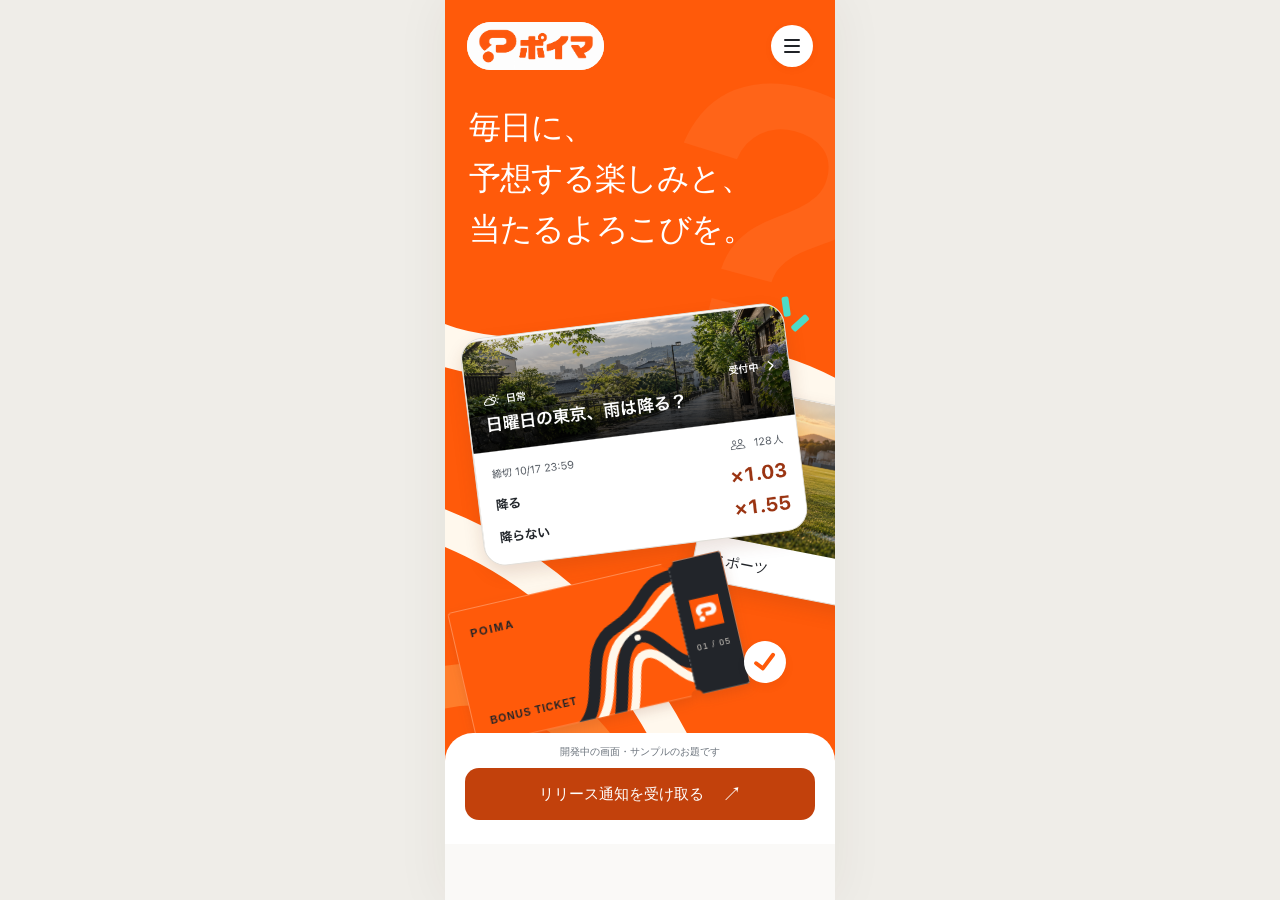
==== index.html @ cc82332d "Publish Poima mobile service-site preview" ====
<!doctype html>
<html lang="ja"><head><meta charset="utf-8"><meta name="viewport" content="width=device-width,initial-scale=1,viewport-fit=cover"><meta name="robots" content="noindex,nofollow"><meta name="description" content="毎日に、予想する楽しみと、当たるよろこびを。ポイマのモバイル版サービスサイト。"><title>ポイマ｜モバイル版サービスサイト</title><link rel="icon" href="assets/app-icon.png"><style>*{box-sizing:border-box}html,body{margin:0;width:100%;height:100%;overflow:hidden;background:#efede8}main{width:100%;max-width:430px;height:100dvh;margin:0 auto;background:#faf9f7;box-shadow:0 0 50px #392b1610}iframe{display:block;width:100%;height:100%;border:0;background:#faf9f7}@media(min-width:701px){main{max-width:390px}}</style></head><body><main><iframe src="mobile.html" title="ポイマのモバイル版サービスサイト"></iframe></main></body></html>
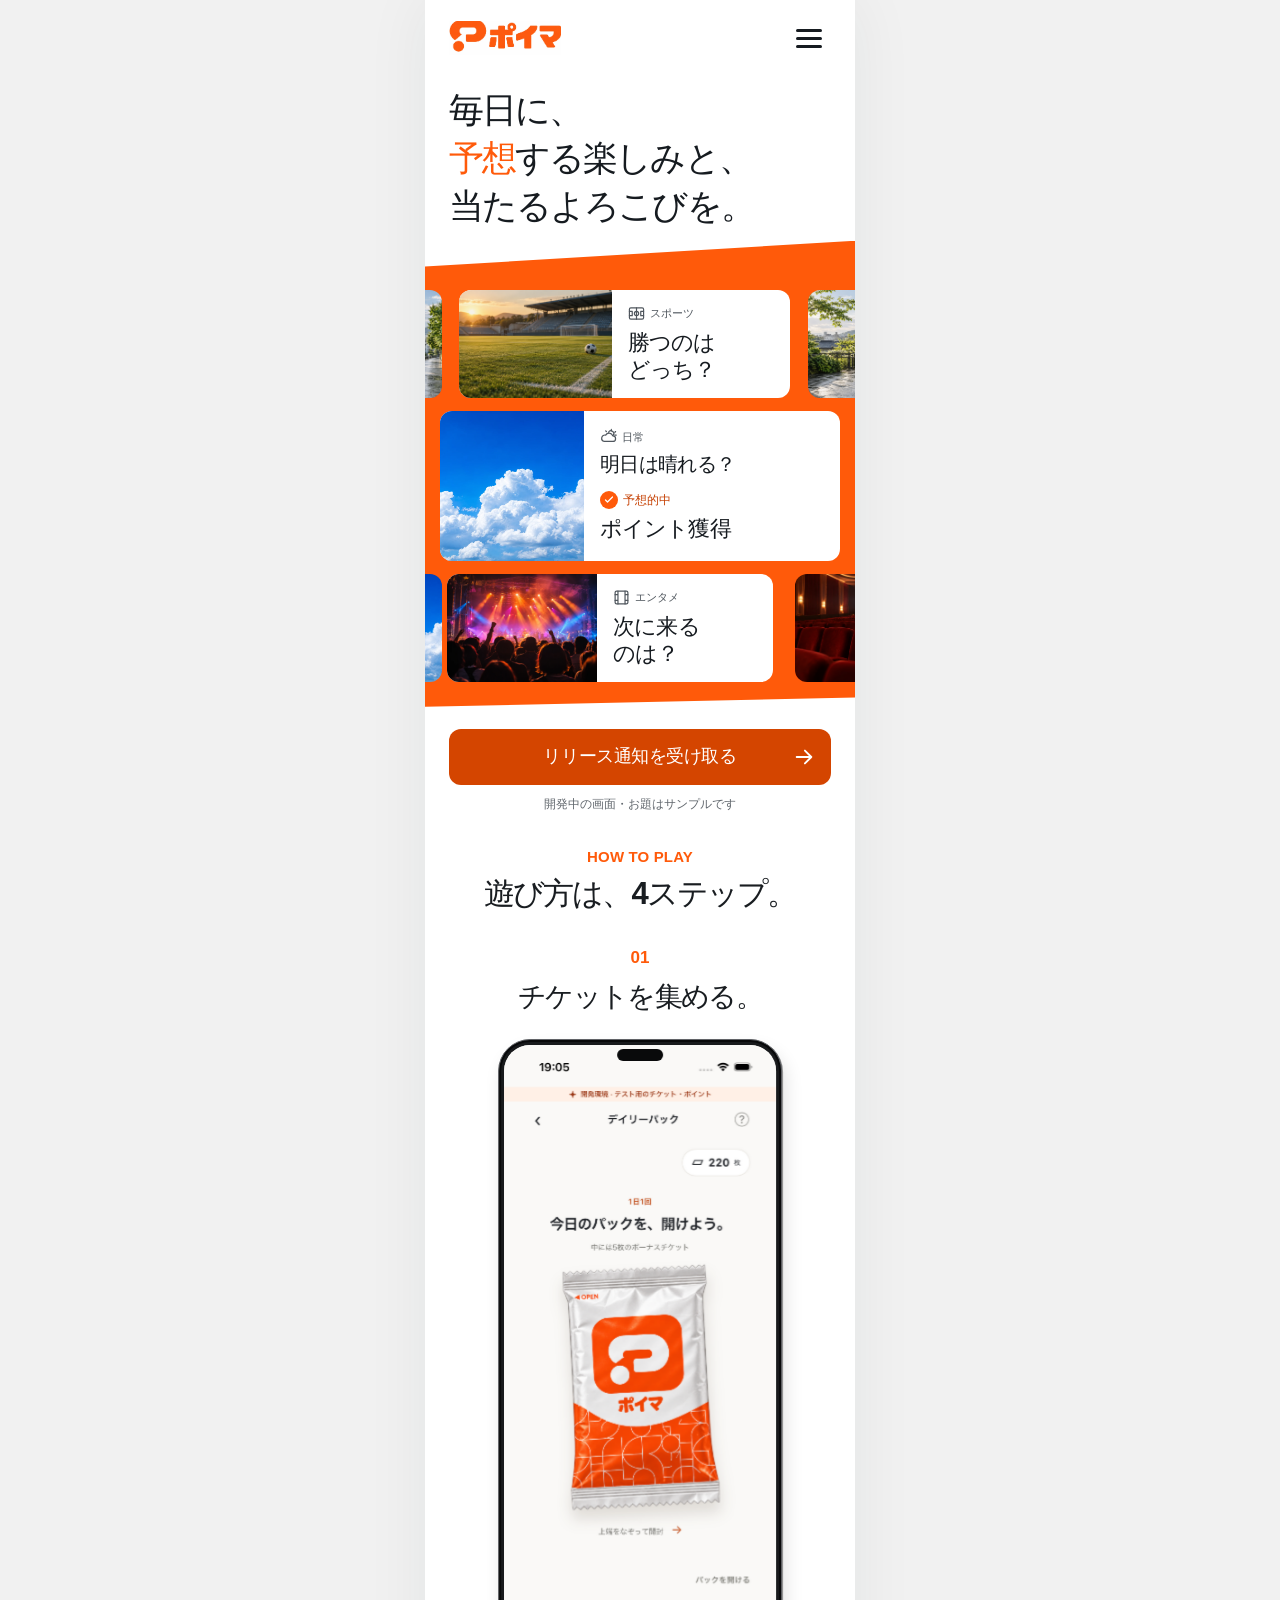
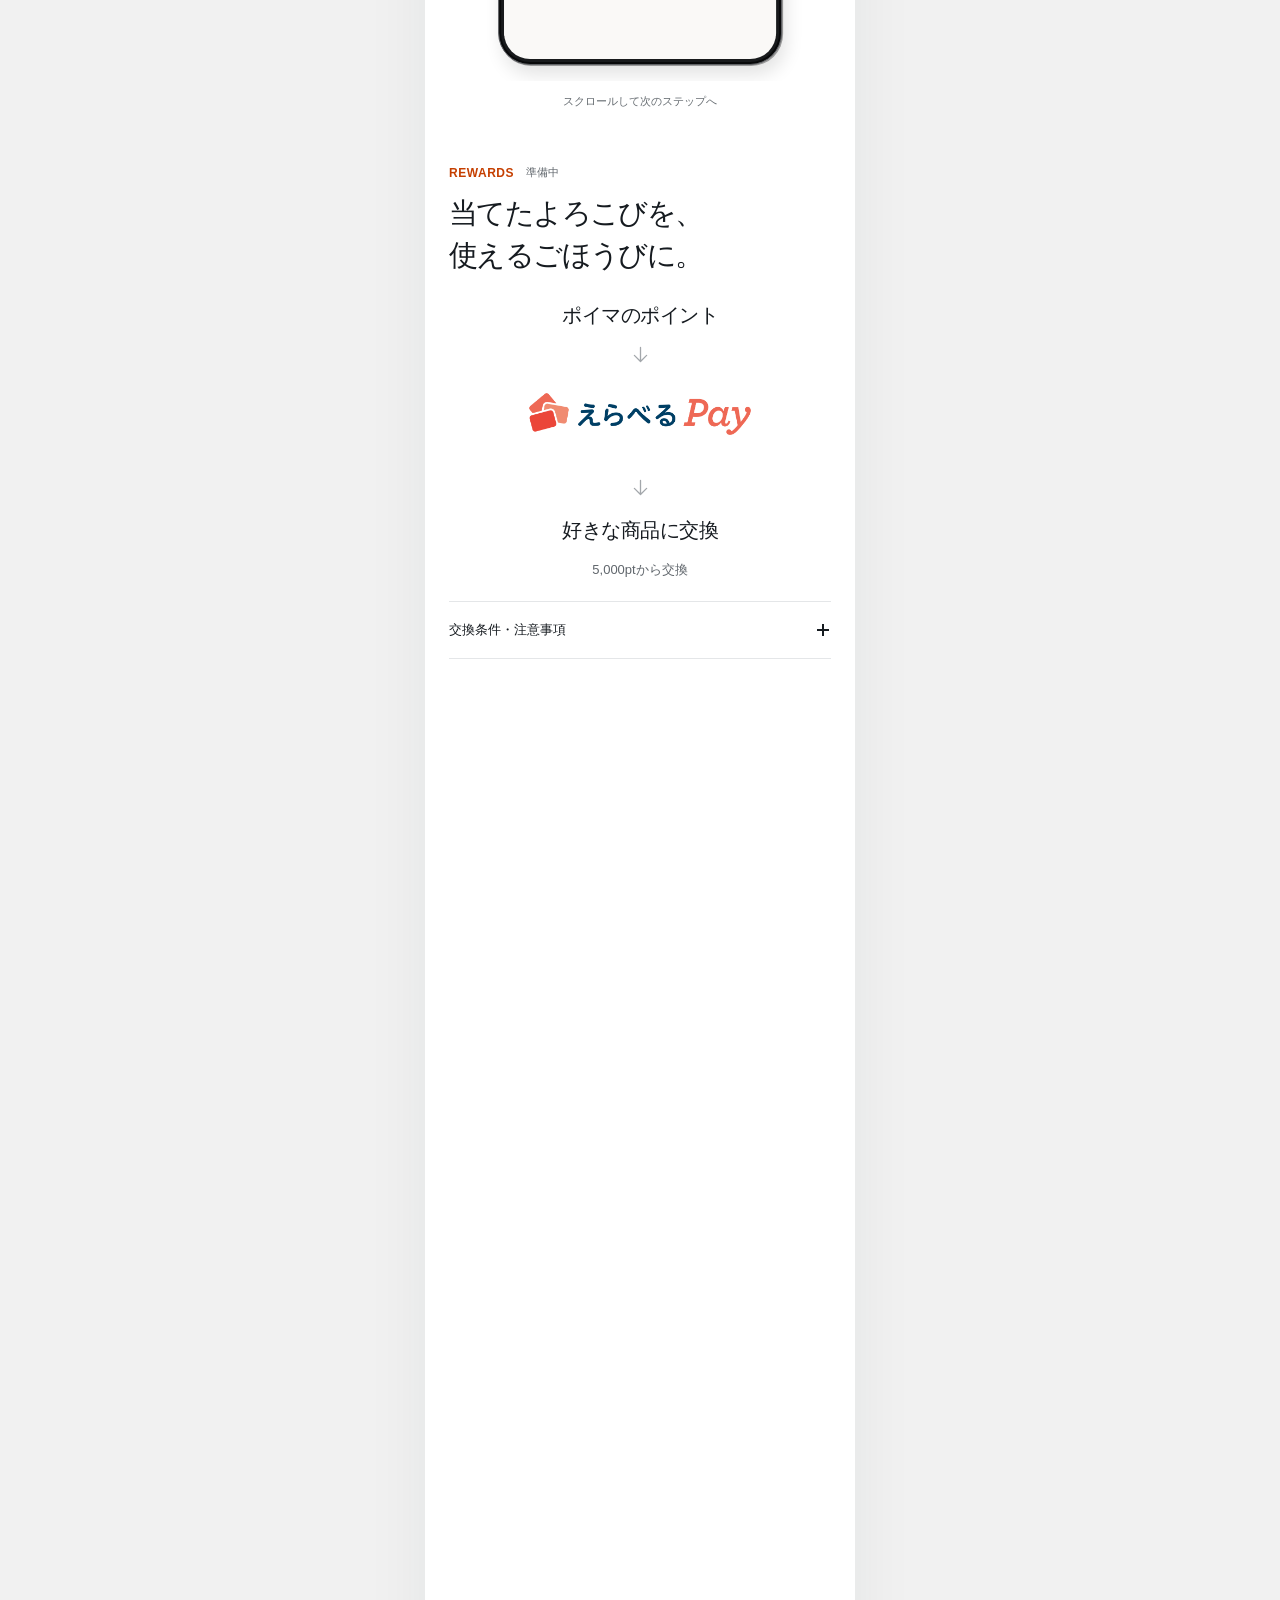
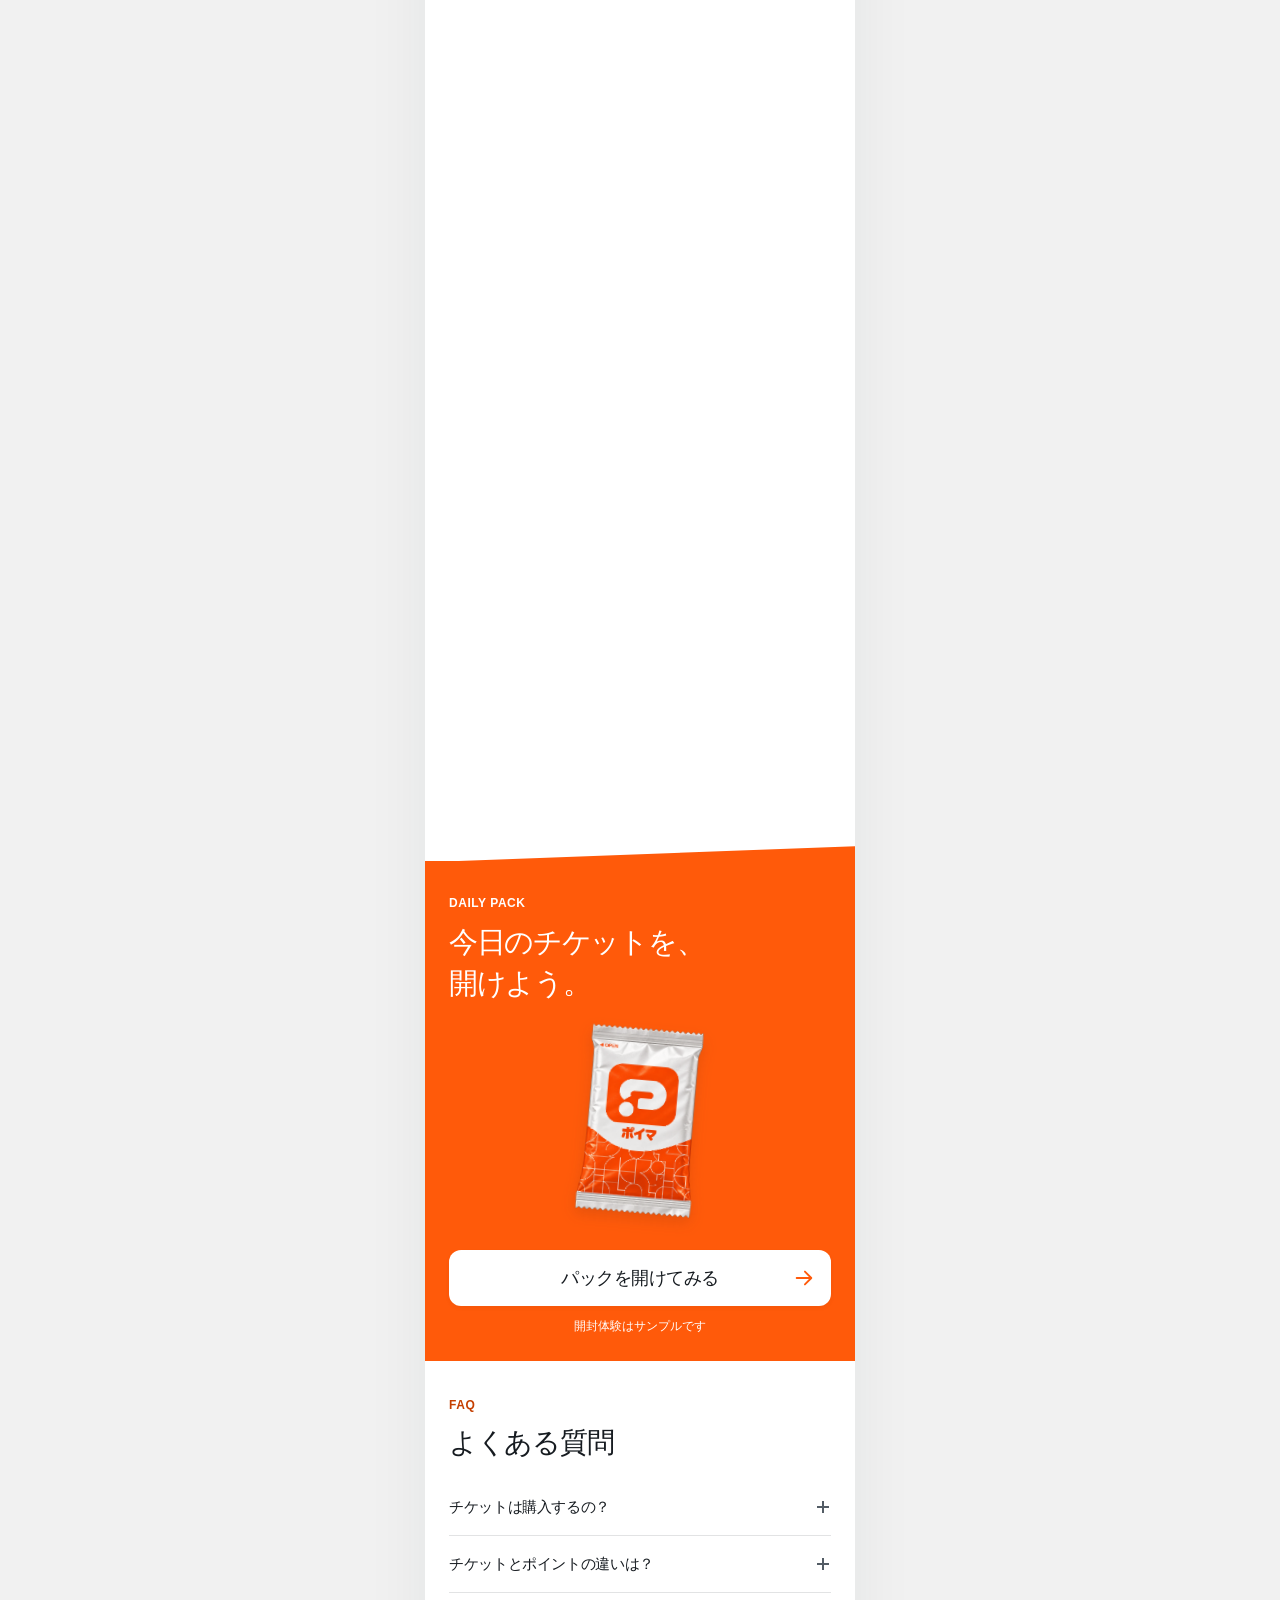
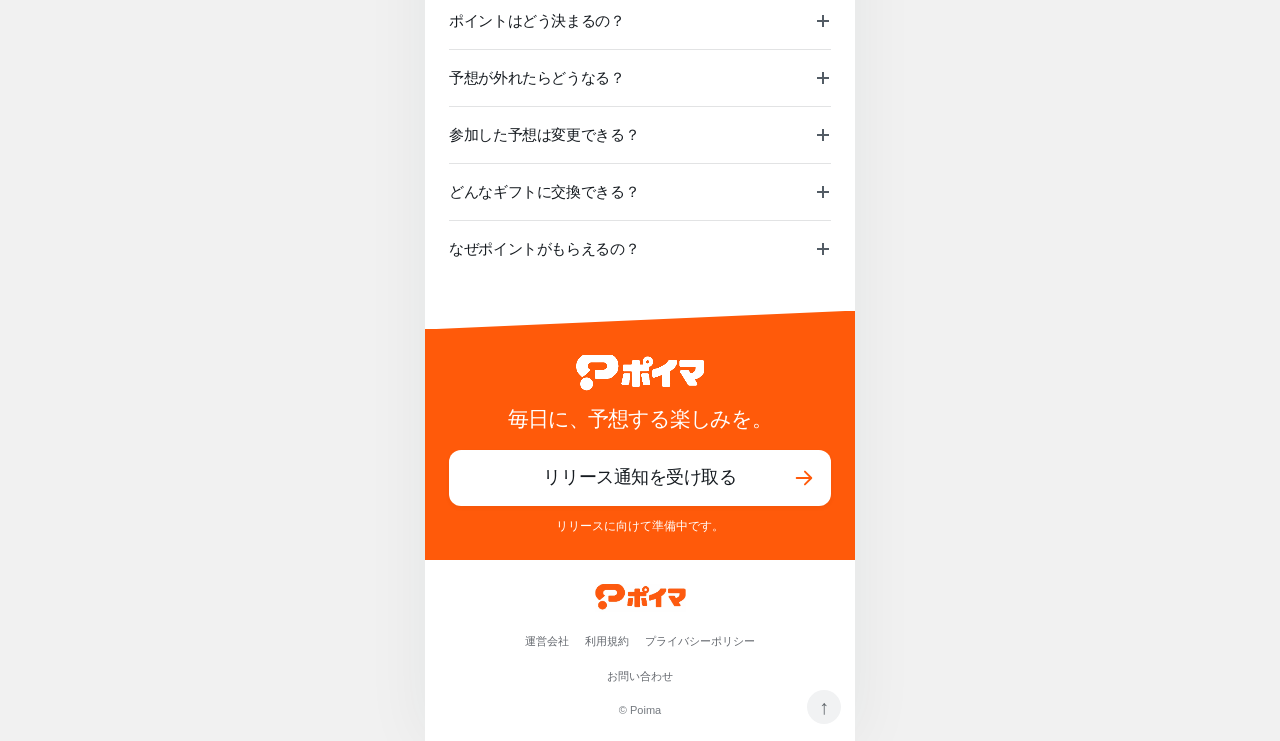
==== commit c532e466: "Publish updated mobile service site on poima.app" ====
--- a/index.html
+++ b/index.html
@@ -1,2 +1,113 @@
 <!doctype html>
-<html lang="ja"><head><meta charset="utf-8"><meta name="viewport" content="width=device-width,initial-scale=1,viewport-fit=cover"><meta name="robots" content="noindex,nofollow"><meta name="description" content="毎日に、予想する楽しみと、当たるよろこびを。ポイマのモバイル版サービスサイト。"><title>ポイマ｜モバイル版サービスサイト</title><link rel="icon" href="assets/app-icon.png"><style>*{box-sizing:border-box}html,body{margin:0;width:100%;height:100%;overflow:hidden;background:#efede8}main{width:100%;max-width:430px;height:100dvh;margin:0 auto;background:#faf9f7;box-shadow:0 0 50px #392b1610}iframe{display:block;width:100%;height:100%;border:0;background:#faf9f7}@media(min-width:701px){main{max-width:390px}}</style></head><body><main><iframe src="mobile.html" title="ポイマのモバイル版サービスサイト"></iframe></main></body></html>+<html lang="ja">
+<head><meta charset="utf-8"><meta name="viewport" content="width=device-width,initial-scale=1,viewport-fit=cover"><meta name="description" content="毎日に、予想する楽しみと、当たるよろこびを。予想が的中するとポイントが貯まるアプリ、ポイマ。"><meta name="robots" content="noindex,nofollow"><meta name="theme-color" content="#ff5a0a"><title>ポイマ｜毎日に、予想する楽しみと、当たるよろこびを。</title><link rel="icon" href="assets/app-icon.webp"><link rel="stylesheet" href="styles.css"><link rel="stylesheet" href="pack-experience.css"><link rel="stylesheet" href="howto.css"><link rel="stylesheet" href="motion.css"><link rel="stylesheet" href="rewards.css"><script src="site-config.js" defer></script><script src="script.js" defer></script><script src="pack-experience.js" defer></script><script src="howto.js" defer></script><script src="motion.js" defer></script><script src="rewards.js" defer></script></head>
+<body><a class="skip" href="#howto">本文へ</a><svg class="svg-defs" aria-hidden="true"><defs>
+<symbol id="i-arrow" viewBox="0 0 24 24"><path d="M4 12h15M13 5l7 7-7 7"/></symbol>
+<symbol id="i-check" viewBox="0 0 24 24"><path d="m5 12 4 4L19 6"/></symbol>
+<symbol id="i-sun" viewBox="0 0 24 24"><path d="M16 4V2m5 4 1-1M21 10h2M9 5 8 4"/><path d="M12 6a4 4 0 0 1 7 4"/><path d="M6 19h12a4 4 0 0 0 0-8 5.5 5.5 0 0 0-10-1A4.5 4.5 0 1 0 6 19Z"/></symbol>
+<symbol id="i-sport" viewBox="0 0 24 24"><rect x="2" y="4" width="20" height="16" rx="2"/><path d="M12 4v16M2 9h4v6H2m20-6h-4v6h4"/><circle cx="12" cy="12" r="3"/></symbol>
+<symbol id="i-film" viewBox="0 0 24 24"><rect x="3" y="3" width="18" height="18" rx="2"/><path d="M7 3v18M17 3v18M3 8h4m10 0h4M3 16h4m10 0h4"/></symbol>
+<symbol id="i-gift" viewBox="0 0 24 24"><path d="M4 11v10h16V11M12 7v14"/><rect x="2" y="7" width="20" height="4" rx="1"/><path d="M12 7C1 7 6-3 12 7Zm0 0C23 7 18-3 12 7Z"/></symbol>
+<symbol id="i-ticket" viewBox="0 0 24 24"><path d="M3 5h18v4a3 3 0 0 0 0 6v4H3v-4a3 3 0 0 0 0-6Z"/><path d="M16 6v2m0 3v2m0 3v2"/></symbol>
+<symbol id="i-bell" viewBox="0 0 24 24"><path d="M6 9a6 6 0 0 1 12 0c0 8 3 8 3 9H3c0-1 3-1 3-9Zm4 12h4"/></symbol>
+</defs></svg><svg width="0" height="0" aria-hidden="true"><defs><clipPath id="ticketCut" clipPathUnits="objectBoundingBox"><path d="M.012 0H.7835A.02135 .04375 0 0 0 .8262 0H.988Q1 0 1 .025V.975Q1 1 .988 1H.8262A.02135 .04375 0 0 0 .7835 1H.012Q0 1 0 .975V.025Q0 0 .012 0Z"/></clipPath></defs></svg>
+<div class="site-shell">
+<header class="site-header" id="top"><a href="#top" aria-label="ポイマ トップ"><span class="brand-mark "><img src="assets/logo.webp" alt="ポイマ" width="2172" height="724"></span></a><button class="menu-toggle" aria-label="メニューを開く" aria-controls="mobile-menu" aria-expanded="false"><span></span><span></span><span></span></button></header>
+<main>
+<section class="hero" aria-labelledby="hero-title"><h1 id="hero-title"><span>毎日に、</span><span><em>予想</em>する楽しみと、</span><span>当たるよろこびを。</span></h1>
+<div class="topic-montage" id="topics" aria-label="予想できるお題のサンプル">
+<div class="rail rail-sport"><div class="edge-tile edge-left" aria-hidden="true"><img src="assets/daily.webp" alt=""></div><article class="topic-card sport-card"><div class="topic-photo"><img src="assets/sports.webp" alt="" width="1200" height="900" fetchpriority="high"></div><div class="topic-content"><span class="category"><svg class="icon" aria-hidden="true"><use href="#i-sport"/></svg>スポーツ</span><h2>勝つのは<br>どっち？</h2></div></article><div class="edge-tile edge-right" aria-hidden="true"><img src="assets/daily.webp" alt=""></div></div>
+<div class="rail rail-weather"><article class="topic-card weather-card"><div class="topic-photo"><img src="assets/sky.webp" alt="" width="1200" height="900" fetchpriority="high"></div><div class="topic-content"><span class="category"><svg class="icon" aria-hidden="true"><use href="#i-sun"/></svg>日常</span><h2>明日は晴れる？</h2><span class="hit"><svg class="icon" aria-hidden="true"><use href="#i-check"/></svg>予想的中</span><div class="earned"><strong>ポイント獲得</strong></div></div></article></div>
+<div class="rail rail-entertainment"><div class="edge-tile edge-left" aria-hidden="true"><img src="assets/sky.webp" alt=""></div><article class="topic-card entertainment-card"><div class="topic-photo"><img src="assets/concert.webp" alt="" width="1200" height="900" fetchpriority="high"></div><div class="topic-content"><span class="category"><svg class="icon" aria-hidden="true"><use href="#i-film"/></svg>エンタメ</span><h2>次に来る<br>のは？</h2></div></article><div class="edge-tile edge-right" aria-hidden="true"><img src="assets/entertainment.webp" alt=""></div></div>
+</div><div class="hero-action"><button class="button primary" data-notify><span data-main-cta>リリース通知を受け取る</span><svg class="icon" aria-hidden="true"><use href="#i-arrow"/></svg></button><p class="caption">開発中の画面・お題はサンプルです</p></div></section>
+<section class="howto-story" id="howto" aria-labelledby="howto-title">
+  <div class="ht-stage">
+    <header class="ht-title"><p class="ht-eyebrow">HOW TO PLAY</p><h2 id="howto-title">遊び方は、4ステップ。</h2></header>
+    <div class="ht-motion" aria-hidden="true">
+      <div class="ht-viewport"><div class="ht-backdrop"></div><div class="ht-copy-layers"></div><div class="ht-device"><div class="ht-screens ht-screen-layers"></div></div></div>
+      <p class="ht-hint">スクロールして次のステップへ</p>
+    </div>
+  </div>
+  <ol class="ht-static">
+    <li class="ht-panel">
+      <div class="ht-copy"><span class="ht-number" aria-hidden="true">01</span><h3>チケットを<br>集める。</h3></div>
+      <div class="ht-device"><div class="ht-screens"><img src="assets/howto/01-pack.png" alt="デイリーパックの実画面" width="1206" height="2622" loading="lazy" decoding="async"></div></div>
+    </li>
+    <li class="ht-panel ht-light">
+      <div class="ht-copy"><span class="ht-number" aria-hidden="true">02</span><h3><span>お題を選んで、</span><br>予想。</h3></div>
+      <div class="ht-device"><div class="ht-screens"><img src="assets/howto/02-predict.png" alt="参加内容を確認する実画面" width="1206" height="2622" loading="lazy" decoding="async"></div></div>
+    </li>
+    <li class="ht-panel">
+      <div class="ht-copy"><span class="ht-number" aria-hidden="true">03</span><h3>当たったら、<br>ポイント。</h3></div>
+      <div class="ht-device"><div class="ht-screens"><img src="assets/howto/03-result.png" alt="予想的中後にポイントを受け取った実画面" width="1206" height="2622" loading="lazy" decoding="async"></div></div>
+    </li>
+    <li class="ht-panel ht-light">
+      <div class="ht-copy"><span class="ht-number" aria-hidden="true">04</span><h3>ポイントを、<br>報酬に。</h3></div>
+      <div class="ht-device"><div class="ht-screens"><img src="assets/howto/04-exchange-v2.png" alt="ポイマの5,000ptをえらべるPayの500ポイントへ交換する実アプリ画面" width="1206" height="2622" loading="lazy" decoding="async"></div></div>
+    </li>
+  </ol>
+</section>
+<section class="points-section section-pad" id="points" aria-labelledby="points-title">
+  <div class="container">
+    <div class="reward-heading"><span class="eyebrow">REWARDS</span><span class="reward-status" data-exchange-status>準備中</span></div>
+    <h2 id="points-title">当てたよろこびを、<br>使えるごほうびに。</h2>
+    <ol class="reward-flow" aria-label="ポイントから商品への交換の流れ">
+      <li><strong class="reward-label">ポイマのポイント</strong><svg class="icon reward-arrow" aria-hidden="true"><use href="#i-arrow"/></svg></li>
+      <li><img class="eraberu-logo" src="assets/eraberu-pay.png" alt="えらべるPay" width="2030" height="708" loading="lazy"><svg class="icon reward-arrow" aria-hidden="true"><use href="#i-arrow"/></svg></li>
+      <li><strong class="reward-choice">好きな商品に交換</strong></li>
+    </ol>
+    <p class="reward-minimum">5,000ptから交換</p>
+    <details class="reward-details" id="reward-details">
+      <summary>交換条件・注意事項<span class="plus" aria-hidden="true"></span></summary>
+      <div class="reward-details-body">
+        <p data-exchange-conditions>以下はサービス開始時に予定している交換条件です。</p>
+        <h3>ポイマのポイントを交換する</h3>
+        <ol class="reward-method"><li>アプリのマイページから「ポイント交換」を開き、交換するポイント数を選びます。</li><li>初回は電話番号を確認し、確定前にログイン中の方法で本人確認を行います。</li><li>受け取ったえらべるPayを開き、ラインナップから好きな商品を選びます。</li></ol>
+        <dl class="reward-terms">
+          <div><dt>交換レート</dt><dd>ポイマの10pt → えらべるPay 1ポイント</dd></div>
+          <div><dt>最低交換・単位</dt><dd>5,000ptから、1,000pt単位</dd></div>
+          <div><dt>手数料</dt><dd>無料（0pt）</dd></div>
+          <div><dt>交換上限</dt><dd>初回の1申請：10,000pt<br>1回・1日：50,000pt<br>暦月：300,000pt（日本時間）</dd></div>
+          <div><dt>ポイマのptの期限</dt><dd>最後の対象活動から180日。具体的な有効期限はアプリに表示します。</dd></div>
+          <div><dt>発行後の取り消し</dt><dd>発行済みのギフトは取り消せません。発行状況が不明な場合は、状況を確認するまで交換分のポイントを確保します。</dd></div>
+        </dl>
+        <h3>えらべるPayを使うとき</h3>
+        <p>ポイマのptと、えらべるPayのポイントは別のものです。商品ごとの交換レートは異なり、えらべるPayの1ポイントが必ず1円相当になるとは限りません。</p>
+        <p>えらべるPayの利用期限は、ポイマのptの期限とは別です。受取画面に表示された期限までに商品を選んでください。</p>
+        <h3>えらべるPayの注意事項</h3>
+        <p>以下の「ポイント」「チケット券面」は、えらべるPayのものです。ポイマのpt・予想チケットとは異なります。</p>
+        <ul class="reward-notices"><li>ラインナップの中から好きな商品と交換していただけます。</li>
+<li>ポイント数は受け取ったチケット券面をご確認ください。</li>
+<li>ラインナップおよび交換に必要なポイントは付与されたギフトにより異なり、変更になる場合がございます。</li>
+<li>ポイント交換レートは商品により異なります。記載された必要ポイント数をよくご確認の上、商品と交換してください。</li>
+<li>選択された商品によって、「giftee Boxシリーズ/えらべるPay」1ポイントにつき１円相当とならない場合がございます。また、交換レートを含む商品の内容は今後予告なく変更する場合がございます。</li>
+<li>ラインナップは随時変更となる場合がございます。</li>
+<li>ポイントの利用には期限がございます。ホーム画面に表示された期限までにお好きな商品と交換してください。</li>
+<li>期限終了後、ポイント残高は失効します。ポイントの払い戻しはお受けしておりません。</li>
+<li>ポイントの追加チャージはできません。</li>
+<li>商品交換後の商品の変更・キャンセルはできません。</li></ul>
+        <a class="reward-source" href="https://giftee.zendesk.com/hc/ja/articles/4407752633113" target="_blank" rel="noopener noreferrer">えらべるPayの公式案内（別タブ） ↗</a>
+      </div>
+    </details>
+  </div>
+</section>
+<section class="pack-section section-pad" id="daily" aria-labelledby="daily-title"><div class="container"><span class="eyebrow">DAILY PACK</span><h2 id="daily-title">今日のチケットを、<br>開けよう。</h2><div class="pack-visual"><button class="pack-preview-trigger" data-open-pack aria-label="パックを手前に出して開ける"><img src="assets/pack.webp" alt="ポイマのデイリーパック" width="987" height="1594" loading="lazy"></button></div><button class="button white" data-open-pack><span class="button-label">パックを開けてみる</span><svg class="icon" aria-hidden="true"><use href="#i-arrow"/></svg></button><p class="caption">開封体験はサンプルです</p></div></section>
+<section class="faq-section section-pad" id="faq" aria-labelledby="faq-title"><div class="container"><div class="section-head"><span class="eyebrow">FAQ</span><h2 id="faq-title">よくある質問</h2></div><div class="faq-list"><details><summary>チケットは購入するの？<span class="plus" aria-hidden="true"></span></summary><p>チケットを購入する仕組みはありません。デイリーパックや対象の広告・ミッションなどで獲得します。各案件の利用条件はアプリ内で確認できます。</p></details><details><summary>チケットとポイントの違いは？<span class="plus" aria-hidden="true"></span></summary><p>チケットは予想への参加に使い、ポイントはギフトへの交換に使います。チケット自体を現金やギフトへ交換することはできません。</p></details><details id="faq-points"><summary>ポイントはどう決まるの？<span class="plus" aria-hidden="true"></span></summary><p>お題に参加したチケット1枚につき、山分けする報酬が1pt増えます。的中した人へ、参加枚数に応じて分配します。受取目安は締切まで変わり、確定した報酬はポイント・チケット、または両方に分けて受け取れます。</p></details><details><summary>予想が外れたらどうなる？<span class="plus" aria-hidden="true"></span></summary><p>参加に使ったチケットは消費され、その予想によるポイントは付与されません。企画が不成立・中止になった場合は、参加に使ったチケットを返却する設計です。</p></details><details><summary>参加した予想は変更できる？<span class="plus" aria-hidden="true"></span></summary><p>参加後の回答変更・取り消しはできません。参加前にお題の条件と選んだ答えを確認してください。</p></details><details id="faq-rewards"><summary>どんなギフトに交換できる？<span class="plus" aria-hidden="true"></span></summary><p><span data-exchange-faq>えらべるPayへの交換に対応する予定です。</span>受け取ったギフトのラインナップから商品を選べます。商品や必要ポイント数はギフトにより異なり、変更になる場合があります。<a href="#points">交換の流れ・条件を見る</a></p></details><details id="faq-funding"><summary>なぜポイントがもらえるの？<span class="plus" aria-hidden="true"></span></summary><p>広告収益などの一部を報酬の原資にしています。デイリーパックなどの無料配布分は、ポイマの販促予算で用意します。予想が的中した人へ報酬を分配し、外れた場合の報酬は0ptです。</p></details></div></div></section>
+<section class="release-section" id="release" aria-labelledby="release-title"><div class="container"><span class="brand-mark brand-white"><img src="assets/logo.webp" alt="ポイマ" width="2172" height="724"></span><h2 id="release-title">毎日に、予想する楽しみを。</h2><button class="button white" data-notify><span data-main-cta>リリース通知を受け取る</span><svg class="icon" aria-hidden="true"><use href="#i-arrow"/></svg></button><p class="caption" id="release-status">リリースに向けて準備中です。</p></div></section>
+</main><footer><a class="footer-logo" href="#top" aria-label="ポイマ トップ"><span class="brand-mark "><img src="assets/logo.webp" alt="ポイマ" width="2172" height="724"></span></a><nav aria-label="運営情報"><button data-info="運営会社">運営会社</button><button data-info="利用規約">利用規約</button><button data-info="プライバシーポリシー">プライバシーポリシー</button><button data-info="お問い合わせ">お問い合わせ</button></nav><small>© Poima</small><a class="backtop" href="#top" aria-label="ページの先頭へ">↑</a></footer></div>
+<dialog id="mobile-menu" class="menu-dialog" aria-labelledby="menu-title"><div class="dialog-top"><span id="menu-title" class="eyebrow">MENU</span><button class="close-dialog" aria-label="メニューを閉じる">×</button></div><nav><a href="#topics">楽しめるお題<span>01</span></a><a href="#howto">遊び方<span>02</span></a><a href="#points">ポイントを報酬に<span>03</span></a><a href="#daily">デイリーパック<span>04</span></a><a href="#faq">よくある質問<span>05</span></a></nav><button class="button primary" data-notify><span data-main-cta>リリース通知を受け取る</span><svg class="icon" aria-hidden="true"><use href="#i-arrow"/></svg></button></dialog>
+<dialog id="pack-dialog" class="pack-dialog" aria-labelledby="pack-title" aria-describedby="pack-demo-note">
+<button class="pack-close close-dialog" aria-label="開封体験を閉じる">×</button>
+<p class="pack-corner-hint" aria-hidden="true">上端をスワイプして開ける</p>
+<div class="pack-heading"><span class="eyebrow" id="pack-count">TRY THE DAILY PACK</span><h2 id="pack-title">上端を、右になぞって。</h2></div>
+<div class="pack-experience-viewport"><div class="pack-experience-stage" data-phase="sealed">
+<div class="experience-bundle" hidden><div class="experience-stack" aria-hidden="true"></div><button class="experience-ticket" aria-label="1枚目のチケットをめくる"><span class="experience-turner"><span class="experience-back"></span><span class="experience-front" aria-hidden="true"></span></span></button></div>
+<div class="experience-pack"><button class="foil-pack" aria-label="パックをタップ、または上端を右にスワイプして開封。Enterでも開封できます"><img class="foil-body" src="assets/pack.webp" alt=""><span class="foil-seal"><img src="assets/pack.webp" alt=""></span><span class="foil-cut"></span><span class="foil-gesture" aria-hidden="true"><i></i>→</span></button></div>
+<div class="experience-complete" hidden><span class="complete-check" aria-hidden="true">✓</span><h3>めくる楽しみを、毎日に。</h3><p>アプリでの開封も、お楽しみに。</p></div>
+</div></div>
+<div class="pack-experience-footer"><p class="pack-instruction" id="pack-instruction" aria-live="polite">上の切り口を左から右へスワイプ →</p><button class="pack-action" id="pack-action">タップで開ける</button><small id="pack-demo-note">開封体験 · 結果はサンプルです。チケットの付与はありません。</small></div>
+</dialog>
+
+<template id="ticket-artwork"><span class="wordmark">POIMA</span><svg class="graphic" viewBox="110 0 155 160" aria-hidden="true"><path d="M118 170C163 150 140 77 187 61S223 12 278 16" fill="none" stroke="#22252a" stroke-width="14"/><path d="M137 173C180 145 158 88 203 70S244 33 279 27" fill="none" stroke="#fff8eb" stroke-width="10"/><path d="M171 164C185 125 185 85 211 78C235 72 245 126 278 121" fill="none" stroke="#22252a" stroke-width="14"/><path d="M183 173C204 133 196 100 217 99S252 146 281 142" fill="none" stroke="#fff8eb" stroke-width="10"/><circle cx="211" cy="78" r="5.5" fill="#fff8eb" stroke="#22252a" stroke-width="3.5"/></svg><span class="ticket-name">BONUS TICKET</span><span class="stub"><img src="assets/ticket-brand.webp" alt=""><small>01 / 05</small></span></template>
+<dialog id="notice-dialog" class="notice-dialog" aria-labelledby="notice-title"><div class="dialog-top"><span class="eyebrow">ポイマ</span><button class="close-dialog" aria-label="閉じる">×</button></div><h2 id="notice-title">リリース通知</h2><p id="notice-body"></p><button class="button primary close-dialog"><span class="button-label">ページに戻る</span><svg class="icon" aria-hidden="true"><use href="#i-arrow"/></svg></button></dialog>
+</body></html>
--- a/styles.css
+++ b/styles.css
@@ -0,0 +1,69 @@
+:root{--orange:#ff5a0a;--ink:#161b20;--muted:#63676c;--line:#e2e3e4;color:var(--ink);font-family:-apple-system,BlinkMacSystemFont,"Hiragino Sans","Noto Sans JP","Yu Gothic",sans-serif;font-synthesis:none;background:#f1f1f1;scroll-behavior:smooth}
+*{box-sizing:border-box}body{margin:0;-webkit-font-smoothing:antialiased}button,a,summary{-webkit-tap-highlight-color:transparent}button{font:inherit;color:inherit;cursor:pointer}a{color:inherit;text-decoration:none}button{border:0}button:focus-visible,a:focus-visible,summary:focus-visible{outline:3px solid #1563bc;outline-offset:5px}img{display:block;max-width:100%;height:auto}h1,h2,h3,h4,p{margin:0}h2,h3,h4{font-weight:700;letter-spacing:-.045em}h2{font-size:28px;line-height:1.4}p{font-size:15px;line-height:1.75}section[id],details[id]{scroll-margin-top:24px}.site-shell{max-width:430px;margin:0 auto;background:#fff;overflow:clip}.container{padding:0 24px}.section-pad{padding:42px 0}.svg-defs{position:absolute;width:0;height:0;overflow:hidden}.icon{display:inline-block;flex:none;width:24px;height:24px;fill:none;stroke:currentColor;stroke-width:1.8;stroke-linecap:round;stroke-linejoin:round;vertical-align:middle}.skip{position:fixed;left:12px;top:-70px;z-index:30;background:white;padding:12px;border-radius:8px}.skip:focus{top:12px}.brand-mark{position:relative;display:block;width:112px;height:34px;overflow:hidden;flex:none;isolation:isolate}.brand-mark img{position:absolute;max-width:none;width:169%;left:-34%;top:-49%;mix-blend-mode:multiply}.brand-white{isolation:auto}.brand-white img{filter:grayscale(1) invert(1) brightness(3) contrast(2);mix-blend-mode:screen}.site-header{display:flex;align-items:center;justify-content:space-between;padding:16px 24px 0}.menu-toggle{display:flex;flex-direction:column;justify-content:center;gap:5px;background:transparent;width:44px;height:44px;padding:9px}.menu-toggle span{height:3px;background:var(--ink);border-radius:3px;width:26px}.hero h1{font-size:clamp(27px,8.2vw,35px);font-weight:700;letter-spacing:-.055em;line-height:1.37;margin:26px 24px 36px}.hero h1 span{display:block;white-space:nowrap}.hero h1 em{font-style:normal;color:var(--orange)}
+/* Flat topic surfaces; the orange field and rail cropping provide the movement. */
+.topic-montage{position:relative;isolation:isolate;padding:24px 0 25px}.topic-montage:before{content:"";position:absolute;inset:-25px 0 0;z-index:-1;background:var(--orange);clip-path:polygon(0 5.5%,100% 0,100% 98%,0 100%)}.rail{position:relative;margin:0 0 13px}.rail:last-child{margin:0}.topic-card{display:grid;grid-template-columns:46% 54%;background:#fff;border-radius:12px;overflow:hidden;isolation:isolate}.topic-photo{overflow:hidden;align-self:stretch;min-width:0}.topic-photo img{height:100%;width:100%;object-fit:cover;object-position:center}.topic-content{padding:12px 16px;min-width:0;display:flex;flex-direction:column;justify-content:center}.category{display:flex;align-items:center;gap:5px;font-size:11px;font-weight:600;line-height:16px;color:#50575e}.category .icon{width:17px;height:17px;stroke-width:1.7}.topic-card h2{font-size:22px;line-height:1.24;letter-spacing:-.035em;margin-top:7px}.sport-card{width:77%;height:108px;margin-left:8%}.entertainment-card{width:76%;height:108px;margin-left:5%}.weather-card{width:calc(100% - 30px);margin:0 15px;min-height:150px;grid-template-columns:36% 64%;border-radius:12px}.weather-card .topic-content{padding:16px}.weather-card h2{font-size:20px;white-space:nowrap;margin:6px 0 13px;line-height:1.35;letter-spacing:-.035em}.hit{display:flex;align-items:center;gap:5px;color:#c53f00;font-size:12px;font-weight:700;line-height:18px}.hit .icon{width:18px;height:18px;padding:3px;background:var(--orange);color:#fff;border-radius:50%;stroke-width:2.6}.earned{display:flex;align-items:center;justify-content:flex-start;gap:8px;margin-top:6px}.earned strong{font-size:22px;line-height:28px;font-weight:700;white-space:nowrap;letter-spacing:-.04em}.pt{display:inline-grid;place-items:center;flex:none;width:26px;height:28px;border-radius:6px;background:var(--orange);color:#fff;font-size:18px;font-weight:700;line-height:1}.edge-tile{position:absolute;top:0;width:110px;height:108px;border-radius:12px;overflow:hidden;background:#a5d5ff}.edge-tile img{width:100%;height:100%;object-fit:cover}.edge-left{right:96%}.edge-right{left:89%}.rail-entertainment .edge-right{left:86%}.hero-action{padding:22px 24px 12px}.button{display:flex;align-items:center;justify-content:center;position:relative;width:100%;min-height:56px;padding:14px 42px;border-radius:12px;font-size:18px;font-weight:700;letter-spacing:-.025em;line-height:1.5;text-align:center;transition:transform .18s,box-shadow .18s}.button .icon{position:absolute;right:16px;top:50%;transform:translateY(-50%);width:22px;height:22px;stroke-width:2}.button.primary{background:var(--orange);color:white}.button.white{background:#fff;color:var(--ink);box-shadow:0 2px 4px #67280010}.button.white>.icon{color:var(--orange)}.button:hover{box-shadow:0 4px 12px #7a290a20}.button:active{transform:translateY(1px)}.caption{font-size:12px;color:#60666c;line-height:1.7;text-align:center}.hero-action .caption{margin-top:9px}.eyebrow{display:block;color:#c53f00;font-size:12px;font-weight:700;line-height:1.4;letter-spacing:.045em;margin-bottom:10px}.section-head{margin-bottom:28px}
+/* One shared left edge and one visual vocabulary across the four steps. */
+.howto{padding-top:44px;padding-bottom:52px}
+.howto .container:before{content:none}
+.howto .section-head{margin-bottom:30px}
+.steps{list-style:none;margin:0;padding:0;display:grid;gap:32px}
+.step{min-width:0}
+.step-top{display:block}
+.step-number{display:block;font-size:12px;font-weight:700;line-height:1.4;letter-spacing:.05em;color:#c53f00;font-variant-numeric:tabular-nums;margin-bottom:6px}
+.step h3{font-size:21px;line-height:1.45;letter-spacing:-.035em}
+.step>p{margin:6px 0 12px;color:#50575e;font-size:14px;line-height:1.75;text-wrap:pretty}
+.sample-ui{width:100%;border:1px solid #e4e7ea;border-radius:10px;background:#fff;padding:16px;box-shadow:none}
+.sample-label{display:block;font-size:11px;line-height:1.5;color:#626a72;margin-bottom:4px}
+.ticket-receipt{display:flex;align-items:center;gap:20px;min-height:128px}
+.receipt-pack{width:56px;height:90px;object-fit:contain;flex:none}
+.receipt-copy{min-width:0}
+.receipt-copy>strong{display:block;font-size:17px;line-height:1.5;letter-spacing:-.02em}
+.receipt-status{display:flex;align-items:center;gap:5px;font-size:12px;color:#616970;line-height:1.5;margin-top:8px}
+.receipt-status .icon{width:16px;height:16px;color:#c53f00;stroke-width:2}
+.question-head{display:flex;align-items:center;justify-content:space-between;gap:12px}
+.question-head>div{min-width:0}
+.question-head h4{font-size:18px;line-height:1.4;letter-spacing:-.03em}
+.question-head>img{width:54px;height:54px;object-fit:cover;border-radius:6px;flex:none}
+.demo-choices{display:grid;grid-template-columns:1fr 1fr;gap:8px;margin-top:16px}
+.demo-choices button{display:flex;align-items:center;justify-content:center;gap:7px;min-height:46px;border:1px solid #d6dce1;border-radius:7px;padding:10px 8px;background:#fff;font-size:14px;font-weight:600;white-space:nowrap;color:#333b42;transition:border-color .15s,background .15s}
+.choice-indicator{display:block;width:14px;height:14px;border:1px solid #aeb6bd;border-radius:50%;flex:none;background:#fff}
+.demo-choices button[aria-pressed=true]{border-color:#eb590f;background:#fff7f1;color:#a93600}
+.demo-choices button[aria-pressed=true] .choice-indicator{border-color:#d64800;box-shadow:inset 0 0 0 3px white;background:#d64800}
+.demo-choices button:focus-visible{outline-offset:2px}
+.prediction-comparison{display:grid;grid-template-columns:1fr 1fr;gap:12px;margin:16px 0}
+.prediction-comparison dt{font-size:11px;line-height:1.5;color:#69717a;margin-bottom:4px}
+.prediction-comparison dd{margin:0;font-size:15px;font-weight:600;line-height:1.5}
+.outcome-reward{display:flex;align-items:center;justify-content:space-between;gap:10px;padding:12px;background:#fff5ed;border-radius:6px;color:#a93600}
+.outcome-state{font-size:12px;line-height:1.5;font-weight:600}
+.outcome-reward strong{font-size:18px;letter-spacing:-.03em;line-height:1.5}
+.prediction-outcome[data-result=miss] .outcome-reward{background:#f2f4f5;color:#4f5861}
+.prediction-outcome[data-result=miss] .outcome-reward strong{font-size:16px}
+.demo-note{font-size:11px;line-height:1.8;color:#69717a;margin-top:18px}
+.pack-section{position:relative;color:white;background:var(--orange);padding-top:34px;padding-bottom:24px}.pack-section:before{content:"";position:absolute;left:0;right:0;top:-15px;height:16px;background:var(--orange);clip-path:polygon(0 100%,100% 0,100% 100%)}.pack-section .eyebrow{color:#fff}.pack-section h2{font-size:29px}.pack-visual{height:226px;margin:8px 0 13px;position:relative}.pack-preview-trigger{display:block;width:158px;height:226px;margin:auto;padding:0;background:none;transform:rotate(5deg)}.pack-preview-trigger img{height:100%;width:100%;object-fit:contain;filter:drop-shadow(0 6px 7px #69290f2b);transition:transform .25s}.pack-preview-trigger:hover img{transform:translateY(-4px) rotate(-2deg)}.pack-section .caption{color:white;margin-top:10px;font-size:12px}.points-section{padding-top:34px;padding-bottom:24px}.points-copy{margin-top:10px;font-size:14px}.point-flow{display:flex;align-items:center;justify-content:center;gap:20px;margin:23px 0 13px}.point-flow>.pt{width:48px;height:48px;font-size:31px;border-radius:10px}.point-flow>.icon{color:#7b838b;width:24px;height:24px;stroke-width:1.8}.gift-voucher{display:flex;align-items:center;gap:10px;border:1px solid #d8dde1;border-radius:8px;height:48px;padding:0 16px;font-size:22px;font-weight:700;letter-spacing:-.025em}.gift-voucher .icon{color:var(--orange);width:29px;height:29px;stroke-width:1.8}.mechanism{border:1px solid #dce0e3;border-radius:10px;margin-top:20px}.mechanism summary{min-height:52px;padding:14px 16px;font-size:13px;line-height:1.6}.mechanism>p{padding:0 14px 16px;font-size:13px;color:#50565d;line-height:1.9}.plus{display:block;width:16px;height:16px;position:relative;flex:none}.plus:before,.plus:after{content:"";position:absolute;left:2px;right:2px;top:7px;height:2px;background:currentColor}.plus:after{transform:rotate(90deg);transition:transform .18s}details[open]>summary .plus:after{transform:rotate(0)}summary{list-style:none;display:flex;align-items:center;justify-content:space-between;gap:12px;cursor:pointer;font-weight:700}summary::-webkit-details-marker{display:none}.faq-section{padding-top:36px;padding-bottom:52px}.faq-section .container:before{content:none}.faq-section .section-head{margin-bottom:16px}.faq-list details{border-bottom:1px solid var(--line)}.faq-list details:last-child{border:0}.faq-list summary{font-size:15px;min-height:56px;padding:16px 0;letter-spacing:-.025em;line-height:1.6}.faq-list .plus{color:#535c65}.faq-list details>p{padding:0 0 18px;color:#545b62;font-size:13px;line-height:1.9}
+.release-section{position:relative;background:var(--orange);color:#fff;padding:26px 0 24px}.release-section:before{content:"";position:absolute;left:0;right:0;top:-18px;height:19px;background:var(--orange);clip-path:polygon(0 100%,100% 0,100% 100%)}.release-section .brand-mark{margin:0 auto 10px;width:128px;height:39px}.release-section h2{font-size:21px;text-align:center;white-space:nowrap;margin-bottom:17px;letter-spacing:-.055em}.release-section .caption{color:#fff;margin-top:10px;font-size:12px}footer{position:relative;padding:24px 24px 23px;text-align:center}footer .brand-mark{margin:auto;width:91px;height:28px}footer nav{display:flex;justify-content:center;flex-wrap:wrap;gap:3px 16px;margin:13px auto 8px;max-width:285px}footer nav button{padding:7px 0;min-height:32px;background:none;color:#62666c;font-size:11px}footer small{font-size:11px;color:#73787e}.backtop{display:grid;place-items:center;position:absolute;right:14px;bottom:17px;width:34px;height:34px;border-radius:50%;background:#f1f2f3;color:#60666b;font-size:20px}
+dialog{border:0;max-width:calc(100vw - 32px);width:370px;max-height:calc(100dvh - 32px);padding:24px;border-radius:18px;color:var(--ink);box-shadow:0 14px 70px #14222b26;background:#fff}dialog::backdrop{background:#171e254d;backdrop-filter:blur(6px);-webkit-backdrop-filter:blur(6px)}.dialog-top{display:flex;align-items:center;justify-content:space-between;margin-bottom:20px}.dialog-top .eyebrow{margin:0}.close-dialog:not(.button){display:grid;place-items:center;background:#f4f4f4;border-radius:50%;width:44px;height:44px;font-size:25px;font-weight:400}.menu-dialog nav{display:flex;flex-direction:column;margin-bottom:24px}.menu-dialog nav a{display:flex;justify-content:space-between;align-items:center;border-bottom:1px solid var(--line);min-height:56px;font-size:16px;font-weight:700}.menu-dialog nav a span{font-size:12px;color:#cf4000}.menu-dialog .button{font-size:16px;padding-left:38px;padding-right:38px}.notice-dialog h2{font-size:24px}.notice-dialog p{font-size:14px;line-height:1.9;margin:16px 0 24px;white-space:pre-line}body:has(dialog[open]){overflow:hidden}
+/* Shared ticket faces for the retained pack interaction (328 x 160 logical pixels). */
+.wordmark{position:absolute;left:21px;top:22px;letter-spacing:.16em;font-size:13px;font-weight:700}.ticket-name{position:absolute;left:21px;bottom:19px;font-size:12px;font-weight:600;letter-spacing:.1em}.graphic{position:absolute;left:110px;top:0;width:155px;height:160px}.stub{position:absolute;top:0;bottom:0;right:0;width:64px;background:#22252a;border-left:1px dashed #ffffff55;display:flex;align-items:center;justify-content:center;flex-direction:column;gap:16px}.stub img{width:35px;height:35px;object-fit:contain}.stub small{font-size:10px;letter-spacing:.14em;color:#fff8ebcc}
+@media(max-width:360px){.container{padding:0 20px}.site-header{padding-left:20px;padding-right:20px}.hero h1{margin-left:20px;margin-right:20px}.weather-card .topic-content{padding-right:12px;padding-left:10px}.weather-card h2{font-size:17px}.earned strong{font-size:18px;letter-spacing:-.05em}.topic-card h2{font-size:20px}.weather-card h2{font-size:17px}.hit{font-size:11px}.pt{width:25px;height:28px;font-size:18px}.step h3{font-size:18px}.howto h2{font-size:25px}.button{font-size:16px;padding-left:38px;padding-right:38px}.question-head h4{font-size:17px}.demo-choices button{font-size:13px}.outcome-reward{padding:10px;gap:6px}.outcome-reward strong{font-size:16px}.outcome-state{font-size:11px}.release-section h2{font-size:18px}.gift-voucher{font-size:21px}.point-flow{gap:16px}.faq-list summary{font-size:14px}}
+@media(min-width:600px){.site-shell{box-shadow:0 0 60px #172a3710}}
+@media(prefers-reduced-motion:reduce){:root{scroll-behavior:auto}*,*:before,*:after{animation:none!important;transition:none!important;scroll-behavior:auto!important}}
+
+/* Final optical adjustments after 390px browser review. */
+body>svg{position:absolute;width:0;height:0;overflow:hidden}
+.skip:not(:focus){clip-path:inset(50%);width:1px;height:1px;overflow:hidden;padding:0}
+.sport-card .topic-photo img{object-position:85% center}
+
+.menu-dialog .button{font-size:17px}
+
+
+.button-label{display:block}
+
+/* The fourth step completes the same story without inventing an exchange partner or rate. */
+.exchange-flow{display:grid;grid-template-columns:1fr 24px 1fr;align-items:center;gap:12px;padding:8px 0 12px}
+.exchange-unit{display:flex;align-items:center;justify-content:center;gap:8px;min-width:0}
+.exchange-unit strong{font-size:16px;font-weight:600;line-height:1.5;white-space:nowrap}
+.exchange-point{font-size:22px;line-height:28px;font-weight:700;color:#c53f00}
+.exchange-unit .icon{width:26px;height:26px;color:#c53f00;stroke-width:1.6}
+.exchange-arrow{width:24px;height:24px;color:#6a737c;stroke-width:1.6}
+.exchange-example>p{font-size:11px;line-height:1.6;color:#69717a;text-align:center;margin:4px 0 0}
+@media(max-width:360px){.exchange-flow{gap:8px}.exchange-unit{gap:6px}.exchange-unit strong{font-size:14px}.exchange-point{font-size:20px}}
--- a/pack-experience.css
+++ b/pack-experience.css
@@ -0,0 +1,70 @@
+.pack-preview-trigger{position:absolute;inset:0;border:0;background:none;padding:0;cursor:pointer}
+.pack-preview-trigger:focus-visible{outline-offset:0;border-radius:40px}
+dialog.pack-dialog{width:min(460px,calc(100vw - 24px));max-width:none;max-height:calc(100dvh - 16px);margin:auto;padding:24px 12px 18px;background:transparent;box-shadow:none;border-radius:0;overflow:auto;color:#202328;text-align:center}
+.pack-dialog::backdrop{background:#faf8f1e8;backdrop-filter:blur(14px)}
+.pack-dialog .pack-close{position:absolute;right:14px;top:14px;width:42px;height:42px;background:#fff;z-index:10;box-shadow:0 3px 14px #3322190b}
+.pack-heading{padding:18px 32px 0;min-height:94px}
+.pack-heading .eyebrow{font-size:10px;margin:0 0 12px;letter-spacing:.15em}
+.pack-heading h2{font-size:24px;letter-spacing:-.04em;line-height:1.5}
+.pack-experience-viewport{position:relative;margin:0 auto;width:390px;height:540px}
+.pack-experience-stage{position:absolute;left:0;top:0;width:390px;height:540px;transform:scale(var(--experience-scale,1));transform-origin:top left;isolation:isolate}
+.experience-pack{position:absolute;left:0;top:32px;width:390px;height:452px;z-index:3;transform-origin:50% 50%}
+.foil-pack{display:block;position:relative;margin:auto;width:280px;height:452px;border:0;background:none;padding:0;transform:rotate(-3deg);filter:drop-shadow(0 18px 17px #49351f25);touch-action:none;cursor:grab;user-select:none;-webkit-user-select:none}
+.foil-pack:active{cursor:grabbing}
+.foil-pack img{position:absolute;inset:0;width:100%;height:100%;object-fit:contain;max-width:none;pointer-events:none;-webkit-user-drag:none}
+.foil-body{clip-path:inset(14.5% 0 0 0)}
+.foil-seal{position:absolute;inset:0;clip-path:inset(0 0 85.5% 0);transform-origin:88% 14.5%;z-index:2;pointer-events:none}
+.foil-cut{position:absolute;top:14.5%;left:10%;width:0;height:2px;background:#fff7cf;box-shadow:0 0 7px #fffaf0,0 1px 1px #a56a2a88;pointer-events:none}
+.foil-gesture{position:absolute;top:8%;left:5%;width:90%;height:38px;display:flex;align-items:center;justify-content:flex-end;color:#c2410c;font-size:25px;pointer-events:none}
+.foil-gesture i{position:absolute;left:0;top:16px;width:16px;height:16px;border:2px solid #c2410c;border-radius:50%;background:#fff9;box-shadow:0 0 0 5px #fff7;animation:swipe-cue 2.4s cubic-bezier(.4,0,.2,1) infinite}
+@keyframes swipe-cue{0%,15%{transform:translateX(0);opacity:0}25%{opacity:1}75%{opacity:1}90%,100%{transform:translateX(225px);opacity:0}}
+.pack-experience-stage:not([data-phase=sealed]) .foil-gesture{display:none}
+.experience-bundle{position:absolute;left:31px;top:205px;width:328px;height:210px;z-index:2;perspective:1000px;transform-origin:164px 80px}
+.experience-ticket{position:relative;display:block;width:328px;height:160px;border:0;padding:0;background:none;transform-style:preserve-3d;touch-action:none;filter:drop-shadow(0 12px 14px #33221925);text-align:left;color:#22252a}
+.experience-turner{position:absolute;inset:0;display:block;transform-style:preserve-3d}
+.experience-back,.experience-front{position:absolute;inset:0;width:328px;height:160px;backface-visibility:hidden;-webkit-backface-visibility:hidden;border-radius:4px;overflow:hidden;clip-path:url(#ticketCut)}
+.experience-back{background:#ff5a0a}
+.experience-front{background:#fffdf8;transform:rotateX(180deg);border:1px solid #e1dbd2;visibility:hidden}
+.experience-front .face-main{position:absolute;left:22px;top:20px;width:221px;height:120px;display:flex;justify-content:center;align-items:flex-start;flex-direction:column}
+.experience-front .result-label{font-size:27px;font-weight:750;letter-spacing:.08em;color:#c2410c}
+.experience-front .prize{display:flex;align-items:baseline;gap:5px;color:#c2410c;margin-top:5px;font-size:12px}
+.experience-front .prize b{font-size:38px;letter-spacing:-.035em;line-height:1.1}
+.experience-front .prize small{font-size:13px}
+.experience-front .miss{font-size:26px;font-weight:650;letter-spacing:.12em;color:#626760}
+.experience-front .miss-note{font-size:11px;color:#92948d;margin-top:14px}
+.experience-front .stub{background:#fff0e5;color:#c2410c;border-color:#cfb5a155}
+.experience-front .stub>span{font-size:31px}
+.experience-front .stub small{color:#9a5a36;font-size:9px}
+.experience-front.miss-face .stub{background:#edece7;color:#74786f}
+.experience-stack{position:absolute;inset:0;pointer-events:none}
+.experience-stack-layer{position:absolute;width:328px;height:160px;filter:drop-shadow(0 3px 3px #33221914)}
+.experience-stack-layer .experience-back{border:1px solid #fff8eb66}
+.pack-experience-footer{position:relative;z-index:5}
+.pack-instruction{font-size:12px;min-height:24px;line-height:1.7}
+.pack-action{border:0;border-bottom:1px solid #c2410c;color:#9a3412;background:transparent;min-height:42px;padding:8px 8px 5px;font-size:13px;font-weight:700;margin-top:6px}
+.pack-action:disabled{opacity:0;pointer-events:none}
+.pack-experience-footer>small{display:block;margin-top:17px;font-size:10px;line-height:1.7;color:#69717a}
+.experience-complete{position:absolute;inset:0;display:flex;flex-direction:column;align-items:center;justify-content:center;gap:22px}
+.complete-check{display:grid;place-items:center;width:88px;height:88px;border-radius:50%;background:#ff5a0a;color:#fff;font-size:48px;font-weight:700;transform:rotate(-8deg)}
+.experience-complete h3{font-size:23px;letter-spacing:-.04em}.experience-complete p{font-size:13px;color:#69717a}
+.pack-dialog [hidden]{display:none!important}
+body:has(#pack-dialog[open]){overflow:hidden}
+@media(max-width:700px){.pack-heading{padding-top:22px;min-height:90px}.pack-heading h2{font-size:21px}.pack-dialog .pack-close{right:12px;top:12px}.pack-experience-footer>small{font-size:9px}.pack-dialog{padding-top:12px;padding-bottom:12px}}
+@media(prefers-reduced-motion:reduce){.foil-gesture i{animation:none;opacity:1}}
+
+/* The page remains visible through the blur; only the physical pack is foregrounded. */
+dialog.pack-dialog{position:fixed;inset:0;width:100vw;height:100dvh;max-width:none;max-height:none;margin:0;padding:0;overflow:hidden;background:transparent}
+dialog.pack-dialog[open]{display:grid;place-items:center}
+.pack-dialog::backdrop{background:rgb(30 24 18 / 7%);backdrop-filter:blur(13px);-webkit-backdrop-filter:blur(13px)}
+.pack-dialog .pack-heading,.pack-dialog .pack-experience-footer,.pack-dialog .pack-close{position:absolute;width:1px;height:1px;padding:0;margin:-1px;overflow:hidden;clip-path:inset(50%);white-space:nowrap;border:0}
+.pack-dialog .pack-action,.pack-dialog .foil-gesture,.pack-dialog .experience-complete{display:none}
+.pack-dialog .pack-close:focus-visible{clip-path:none;width:42px;height:42px;margin:0;right:16px;top:16px;white-space:normal}
+.pack-experience-viewport{margin:0}
+.experience-pack{top:44px}
+body:has(#pack-dialog[open]) .pack-preview-trigger{opacity:0}
+.pack-corner-hint{position:absolute;right:max(24px,env(safe-area-inset-right));bottom:max(24px,env(safe-area-inset-bottom));margin:0;color:#606060;font-size:12px;font-weight:400;line-height:1.6;pointer-events:none}
+.pack-dialog:not([data-phase=sealed]):not([data-phase=resetting]) .pack-corner-hint{display:none}
+
+/* The redesigned page uses an in-flow pack thumbnail. */
+.pack-section .pack-preview-trigger{position:relative;inset:auto;padding:0;width:158px;height:226px;margin:auto}
+.pack-corner-hint{font-size:12px}
--- a/howto.css
+++ b/howto.css
@@ -0,0 +1,44 @@
+.howto-story{position:relative;container-type:inline-size;background:#fff;color:#191d21}
+.ht-stage{background:#fff;overflow:hidden}
+.ht-title{padding:22px 20px 12px;background:#fff;text-align:center}
+.ht-title .ht-eyebrow{font-family:Arial,sans-serif;color:var(--orange);font-size:15px;font-weight:800;letter-spacing:.01em;line-height:normal;margin:0 0 7px}
+.ht-title h2{font-size:clamp(25px,7.3cqw,31px);font-weight:800;letter-spacing:-.065em;line-height:1.4;margin:0}
+.ht-motion{display:none}
+.ht-viewport{position:relative;height:min(120cqw,calc(100svh - 320px));min-height:320px;max-height:500px;overflow:hidden;isolation:isolate;background:#fff}
+.ht-backdrop{position:absolute;inset:0;background:var(--orange);opacity:0;transition:opacity 460ms cubic-bezier(.22,1,.36,1)}
+.ht-stage.is-orange .ht-backdrop{opacity:1}
+.ht-copy{position:absolute;left:20px;right:20px;top:22px;z-index:2;text-align:center;pointer-events:none}
+.ht-number{display:block;font-family:Arial,sans-serif;font-size:17px;font-weight:800;line-height:1;margin-bottom:10px;color:var(--orange)}
+.ht-light .ht-copy,.ht-copy.ht-light{color:#fff}
+.ht-light .ht-number{color:#fff}
+.ht-copy h3{margin:0;font-size:clamp(22px,6.65cqw,28px);line-height:1.5;letter-spacing:-.06em;font-weight:800}
+.ht-copy h3 span{font-size:inherit;white-space:nowrap}
+.ht-copy h3 br{display:none}
+.ht-device{position:absolute;left:50%;top:112px;width:60%;max-width:258px;aspect-ratio:1206/2660;padding:5px;border:1px solid #606266;border-radius:32px;background:#181a1c;box-shadow:1px 1px 0 #999,inset 0 0 0 2px #08090a,4px 10px 18px #0000001c;transform:translateX(-50%);transform-origin:50% 0;overflow:hidden}
+.ht-screens{position:relative;overflow:hidden;width:100%;height:100%;border-radius:26px;background:#faf9f7}
+.ht-screens img{display:block;position:absolute;width:100%;height:auto;left:0;top:0}
+.ht-device:after{content:"";position:absolute;top:9px;left:calc(50% - 23px);width:46px;height:12px;border-radius:20px;background:#090a0b;z-index:3}
+.ht-hint{margin:0;padding:12px 20px 15px;font-size:10px;line-height:1.6;color:#777;background:#fff;text-align:center}
+.ht-static{list-style:none;margin:0;padding:0}
+.ht-panel{position:relative;height:120cqw;min-height:390px;max-height:500px;overflow:hidden;isolation:isolate;background:#fff}
+.ht-panel.ht-light{background:var(--orange)}
+/* The semantic list remains available to assistive technology during animation. */
+.howto-story.is-animated{height:auto}
+.is-animated .ht-stage{position:relative;height:100svh;height:100dvh;display:flex;flex-direction:column}
+.is-animated .ht-title{flex:none;padding-top:max(22px,env(safe-area-inset-top))}
+.ht-scroll-track:not(.is-enabled),.ht-scroll-track:not(.is-enabled)>.ht-scroll-content{display:contents}
+.ht-scroll-track.is-enabled{position:relative;height:calc(var(--ht-content-height,1200px) + var(--ht-travel,1600px))}
+.ht-scroll-track.is-enabled>.ht-scroll-content{position:sticky;top:0;display:flow-root}
+.is-animated .ht-motion{display:flex;flex:1;min-height:0;flex-direction:column}
+.is-animated .ht-viewport{flex:1;height:auto;min-height:0;max-height:none}
+.is-animated .ht-motion .ht-device{height:calc(100% - 128px);width:auto;max-width:78%;max-height:none}
+.is-animated .ht-hint{flex:none;padding-bottom:max(15px,env(safe-area-inset-bottom))}
+.is-animated .ht-static{position:absolute;width:1px;height:1px;overflow:hidden;clip-path:inset(50%);white-space:nowrap}
+.ht-copy-layers .ht-copy{opacity:0;transform:translateY(28px);transition:opacity 100ms ease,transform 300ms cubic-bezier(.16,1,.3,1)}
+.ht-copy-layers .ht-copy.is-past{transform:translateY(-18px)}
+.ht-copy-layers .ht-copy.is-active{opacity:1;transform:translateY(0);transition:opacity 260ms ease 110ms,transform 560ms cubic-bezier(.16,1,.3,1) 110ms}
+.ht-screen-layers img{opacity:0;transform:translateY(32px);transition:opacity 100ms ease,transform 300ms cubic-bezier(.16,1,.3,1);will-change:opacity,transform}
+.ht-screen-layers img.is-past{transform:translateY(-20px)}
+.ht-screen-layers img.is-active{opacity:1;transform:translateY(0);transition:opacity 300ms ease 110ms,transform 620ms cubic-bezier(.16,1,.3,1) 110ms}
+@media(max-height:620px){.is-animated .ht-stage{top:0}.ht-title{padding-top:12px}.ht-hint{display:none}}
+@media(prefers-reduced-motion:reduce){.ht-scroll-track.is-enabled,.ht-scroll-track.is-enabled>.ht-scroll-content{display:contents;height:auto;position:static}.howto-story.is-animated{height:auto}.is-animated .ht-stage{position:static;height:auto;display:block}.is-animated .ht-motion{display:none}.is-animated .ht-static{position:static;width:auto;height:auto;overflow:visible;clip-path:none;white-space:normal}.ht-copy-layers .ht-copy,.ht-screen-layers img,.ht-backdrop{transition:none}}
--- a/motion.css
+++ b/motion.css
@@ -0,0 +1,15 @@
+/* Content is visible without JavaScript; entrance motion runs once on visibility. */
+.button{transition:transform 180ms ease,box-shadow 180ms ease,background-color 180ms ease}
+.button.primary{background:#d44500}
+.button .icon{transition:transform 240ms cubic-bezier(.16,1,.3,1)}
+.button:active{transform:translateY(1px) scale(.985)}
+.menu-toggle span{transform-origin:center;transition:transform 220ms ease,opacity 150ms ease}
+.menu-toggle[aria-expanded=true] span:first-child{transform:translateY(8px) rotate(45deg)}
+.menu-toggle[aria-expanded=true] span:nth-child(2){opacity:0}
+.menu-toggle[aria-expanded=true] span:last-child{transform:translateY(-8px) rotate(-45deg)}
+.pack-preview-trigger:active img{transform:scale(.97)}
+.faq-list summary{transition:color 180ms ease}
+.faq-list details[open] summary{color:#b53d00}
+.ht-hint{font-size:11px;color:#656b70}
+@media(hover:hover) and (pointer:fine){.button:hover .icon{transform:translate(3px,-50%)}.pack-preview-trigger:hover img{transform:translateY(-5px) rotate(-2deg)}.faq-list summary:hover{color:#b53d00}}
+@media(prefers-reduced-motion:reduce){.button,.button .icon,.menu-toggle span,.faq-list summary{transition:none}}
--- a/rewards.css
+++ b/rewards.css
@@ -0,0 +1,27 @@
+.points-section{padding-top:38px;padding-bottom:42px;scroll-margin-top:0}
+.points-section h2{font-size:clamp(25px,7.2vw,29px);line-height:1.45;letter-spacing:-.055em}
+.reward-heading{display:flex;align-items:center;gap:12px;margin-bottom:10px}
+.reward-heading .eyebrow{margin:0}
+.reward-status{font-size:11px;line-height:1.6;color:#60666c}
+.reward-flow{list-style:none;padding:0;margin:24px 0 0;text-align:center}
+.reward-flow>li{display:flex;align-items:center;flex-direction:column}
+.reward-label{font-size:20px;line-height:1.5;font-weight:700;letter-spacing:-.025em}
+.reward-arrow{width:21px;height:21px;transform:rotate(90deg);color:#a3a7ab;margin:14px 0 1px;stroke-width:1.5}
+.eraberu-logo{display:block;width:276px;max-width:100%;height:auto;object-fit:contain}
+.reward-flow>li:nth-child(2) .reward-arrow{margin-top:15px;margin-bottom:17px}
+.reward-choice{font-size:20px;line-height:1.5;letter-spacing:-.025em}
+.reward-minimum{text-align:center;font-size:13px;line-height:1.7;color:#60666c;margin-top:14px}
+.reward-details{margin-top:20px;border-top:1px solid #e4e6e8;border-bottom:1px solid #e4e6e8}
+.reward-details>summary{padding:17px 0;font-size:13px;min-height:56px;line-height:1.6}
+.reward-details-body{padding:0 0 22px;font-size:13px;color:#50575e;line-height:1.85}
+.reward-details-body h3{font-size:15px;color:var(--ink);line-height:1.6;margin:23px 0 8px}
+.reward-details-body p+p{margin-top:10px}
+.reward-method,.reward-notices{padding-left:1.5em;margin:8px 0 0}
+.reward-method li+li,.reward-notices li+li{margin-top:9px}
+.reward-terms{margin:18px 0 0}
+.reward-terms>div+div{margin-top:12px}
+.reward-terms dt{font-weight:600;color:var(--ink)}
+.reward-terms dd{margin:2px 0 0}
+.reward-source,.faq-list p a{color:#a43b00;text-decoration:underline;text-underline-offset:3px}
+.reward-source{display:inline-block;margin-top:18px;min-height:32px}
+.faq-list p a{display:block;margin-top:9px;min-height:32px}
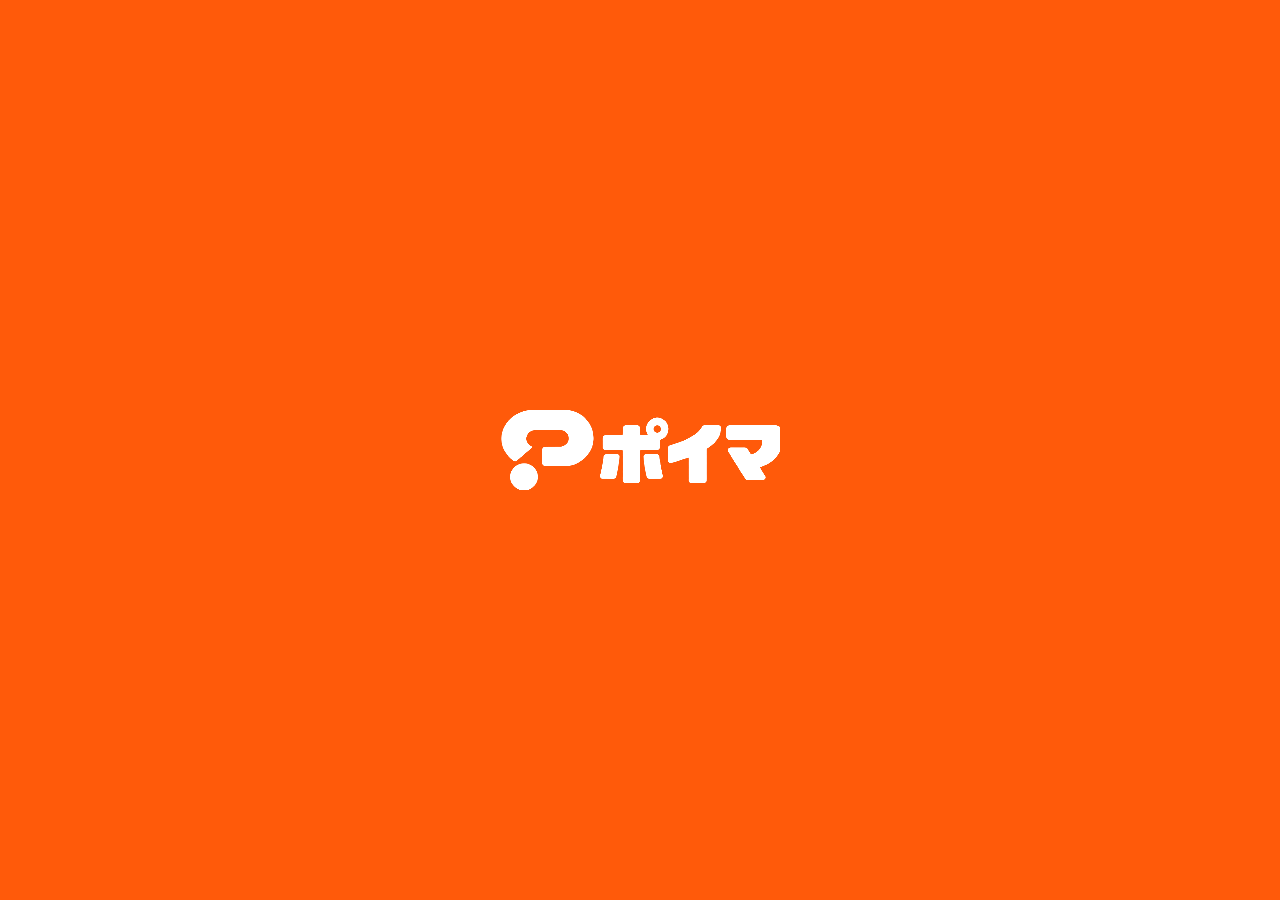
==== commit d8a1fa42: "Pause service site with orange logo-only landing page" ====
--- a/index.html
+++ b/index.html
@@ -1,113 +1,23 @@
 <!doctype html>
 <html lang="ja">
-<head><meta charset="utf-8"><meta name="viewport" content="width=device-width,initial-scale=1,viewport-fit=cover"><meta name="description" content="毎日に、予想する楽しみと、当たるよろこびを。予想が的中するとポイントが貯まるアプリ、ポイマ。"><meta name="robots" content="noindex,nofollow"><meta name="theme-color" content="#ff5a0a"><title>ポイマ｜毎日に、予想する楽しみと、当たるよろこびを。</title><link rel="icon" href="assets/app-icon.webp"><link rel="stylesheet" href="styles.css"><link rel="stylesheet" href="pack-experience.css"><link rel="stylesheet" href="howto.css"><link rel="stylesheet" href="motion.css"><link rel="stylesheet" href="rewards.css"><script src="site-config.js" defer></script><script src="script.js" defer></script><script src="pack-experience.js" defer></script><script src="howto.js" defer></script><script src="motion.js" defer></script><script src="rewards.js" defer></script></head>
-<body><a class="skip" href="#howto">本文へ</a><svg class="svg-defs" aria-hidden="true"><defs>
-<symbol id="i-arrow" viewBox="0 0 24 24"><path d="M4 12h15M13 5l7 7-7 7"/></symbol>
-<symbol id="i-check" viewBox="0 0 24 24"><path d="m5 12 4 4L19 6"/></symbol>
-<symbol id="i-sun" viewBox="0 0 24 24"><path d="M16 4V2m5 4 1-1M21 10h2M9 5 8 4"/><path d="M12 6a4 4 0 0 1 7 4"/><path d="M6 19h12a4 4 0 0 0 0-8 5.5 5.5 0 0 0-10-1A4.5 4.5 0 1 0 6 19Z"/></symbol>
-<symbol id="i-sport" viewBox="0 0 24 24"><rect x="2" y="4" width="20" height="16" rx="2"/><path d="M12 4v16M2 9h4v6H2m20-6h-4v6h4"/><circle cx="12" cy="12" r="3"/></symbol>
-<symbol id="i-film" viewBox="0 0 24 24"><rect x="3" y="3" width="18" height="18" rx="2"/><path d="M7 3v18M17 3v18M3 8h4m10 0h4M3 16h4m10 0h4"/></symbol>
-<symbol id="i-gift" viewBox="0 0 24 24"><path d="M4 11v10h16V11M12 7v14"/><rect x="2" y="7" width="20" height="4" rx="1"/><path d="M12 7C1 7 6-3 12 7Zm0 0C23 7 18-3 12 7Z"/></symbol>
-<symbol id="i-ticket" viewBox="0 0 24 24"><path d="M3 5h18v4a3 3 0 0 0 0 6v4H3v-4a3 3 0 0 0 0-6Z"/><path d="M16 6v2m0 3v2m0 3v2"/></symbol>
-<symbol id="i-bell" viewBox="0 0 24 24"><path d="M6 9a6 6 0 0 1 12 0c0 8 3 8 3 9H3c0-1 3-1 3-9Zm4 12h4"/></symbol>
-</defs></svg><svg width="0" height="0" aria-hidden="true"><defs><clipPath id="ticketCut" clipPathUnits="objectBoundingBox"><path d="M.012 0H.7835A.02135 .04375 0 0 0 .8262 0H.988Q1 0 1 .025V.975Q1 1 .988 1H.8262A.02135 .04375 0 0 0 .7835 1H.012Q0 1 0 .975V.025Q0 0 .012 0Z"/></clipPath></defs></svg>
-<div class="site-shell">
-<header class="site-header" id="top"><a href="#top" aria-label="ポイマ トップ"><span class="brand-mark "><img src="assets/logo.webp" alt="ポイマ" width="2172" height="724"></span></a><button class="menu-toggle" aria-label="メニューを開く" aria-controls="mobile-menu" aria-expanded="false"><span></span><span></span><span></span></button></header>
-<main>
-<section class="hero" aria-labelledby="hero-title"><h1 id="hero-title"><span>毎日に、</span><span><em>予想</em>する楽しみと、</span><span>当たるよろこびを。</span></h1>
-<div class="topic-montage" id="topics" aria-label="予想できるお題のサンプル">
-<div class="rail rail-sport"><div class="edge-tile edge-left" aria-hidden="true"><img src="assets/daily.webp" alt=""></div><article class="topic-card sport-card"><div class="topic-photo"><img src="assets/sports.webp" alt="" width="1200" height="900" fetchpriority="high"></div><div class="topic-content"><span class="category"><svg class="icon" aria-hidden="true"><use href="#i-sport"/></svg>スポーツ</span><h2>勝つのは<br>どっち？</h2></div></article><div class="edge-tile edge-right" aria-hidden="true"><img src="assets/daily.webp" alt=""></div></div>
-<div class="rail rail-weather"><article class="topic-card weather-card"><div class="topic-photo"><img src="assets/sky.webp" alt="" width="1200" height="900" fetchpriority="high"></div><div class="topic-content"><span class="category"><svg class="icon" aria-hidden="true"><use href="#i-sun"/></svg>日常</span><h2>明日は晴れる？</h2><span class="hit"><svg class="icon" aria-hidden="true"><use href="#i-check"/></svg>予想的中</span><div class="earned"><strong>ポイント獲得</strong></div></div></article></div>
-<div class="rail rail-entertainment"><div class="edge-tile edge-left" aria-hidden="true"><img src="assets/sky.webp" alt=""></div><article class="topic-card entertainment-card"><div class="topic-photo"><img src="assets/concert.webp" alt="" width="1200" height="900" fetchpriority="high"></div><div class="topic-content"><span class="category"><svg class="icon" aria-hidden="true"><use href="#i-film"/></svg>エンタメ</span><h2>次に来る<br>のは？</h2></div></article><div class="edge-tile edge-right" aria-hidden="true"><img src="assets/entertainment.webp" alt=""></div></div>
-</div><div class="hero-action"><button class="button primary" data-notify><span data-main-cta>リリース通知を受け取る</span><svg class="icon" aria-hidden="true"><use href="#i-arrow"/></svg></button><p class="caption">開発中の画面・お題はサンプルです</p></div></section>
-<section class="howto-story" id="howto" aria-labelledby="howto-title">
-  <div class="ht-stage">
-    <header class="ht-title"><p class="ht-eyebrow">HOW TO PLAY</p><h2 id="howto-title">遊び方は、4ステップ。</h2></header>
-    <div class="ht-motion" aria-hidden="true">
-      <div class="ht-viewport"><div class="ht-backdrop"></div><div class="ht-copy-layers"></div><div class="ht-device"><div class="ht-screens ht-screen-layers"></div></div></div>
-      <p class="ht-hint">スクロールして次のステップへ</p>
-    </div>
-  </div>
-  <ol class="ht-static">
-    <li class="ht-panel">
-      <div class="ht-copy"><span class="ht-number" aria-hidden="true">01</span><h3>チケットを<br>集める。</h3></div>
-      <div class="ht-device"><div class="ht-screens"><img src="assets/howto/01-pack.png" alt="デイリーパックの実画面" width="1206" height="2622" loading="lazy" decoding="async"></div></div>
-    </li>
-    <li class="ht-panel ht-light">
-      <div class="ht-copy"><span class="ht-number" aria-hidden="true">02</span><h3><span>お題を選んで、</span><br>予想。</h3></div>
-      <div class="ht-device"><div class="ht-screens"><img src="assets/howto/02-predict.png" alt="参加内容を確認する実画面" width="1206" height="2622" loading="lazy" decoding="async"></div></div>
-    </li>
-    <li class="ht-panel">
-      <div class="ht-copy"><span class="ht-number" aria-hidden="true">03</span><h3>当たったら、<br>ポイント。</h3></div>
-      <div class="ht-device"><div class="ht-screens"><img src="assets/howto/03-result.png" alt="予想的中後にポイントを受け取った実画面" width="1206" height="2622" loading="lazy" decoding="async"></div></div>
-    </li>
-    <li class="ht-panel ht-light">
-      <div class="ht-copy"><span class="ht-number" aria-hidden="true">04</span><h3>ポイントを、<br>報酬に。</h3></div>
-      <div class="ht-device"><div class="ht-screens"><img src="assets/howto/04-exchange-v2.png" alt="ポイマの5,000ptをえらべるPayの500ポイントへ交換する実アプリ画面" width="1206" height="2622" loading="lazy" decoding="async"></div></div>
-    </li>
-  </ol>
-</section>
-<section class="points-section section-pad" id="points" aria-labelledby="points-title">
-  <div class="container">
-    <div class="reward-heading"><span class="eyebrow">REWARDS</span><span class="reward-status" data-exchange-status>準備中</span></div>
-    <h2 id="points-title">当てたよろこびを、<br>使えるごほうびに。</h2>
-    <ol class="reward-flow" aria-label="ポイントから商品への交換の流れ">
-      <li><strong class="reward-label">ポイマのポイント</strong><svg class="icon reward-arrow" aria-hidden="true"><use href="#i-arrow"/></svg></li>
-      <li><img class="eraberu-logo" src="assets/eraberu-pay.png" alt="えらべるPay" width="2030" height="708" loading="lazy"><svg class="icon reward-arrow" aria-hidden="true"><use href="#i-arrow"/></svg></li>
-      <li><strong class="reward-choice">好きな商品に交換</strong></li>
-    </ol>
-    <p class="reward-minimum">5,000ptから交換</p>
-    <details class="reward-details" id="reward-details">
-      <summary>交換条件・注意事項<span class="plus" aria-hidden="true"></span></summary>
-      <div class="reward-details-body">
-        <p data-exchange-conditions>以下はサービス開始時に予定している交換条件です。</p>
-        <h3>ポイマのポイントを交換する</h3>
-        <ol class="reward-method"><li>アプリのマイページから「ポイント交換」を開き、交換するポイント数を選びます。</li><li>初回は電話番号を確認し、確定前にログイン中の方法で本人確認を行います。</li><li>受け取ったえらべるPayを開き、ラインナップから好きな商品を選びます。</li></ol>
-        <dl class="reward-terms">
-          <div><dt>交換レート</dt><dd>ポイマの10pt → えらべるPay 1ポイント</dd></div>
-          <div><dt>最低交換・単位</dt><dd>5,000ptから、1,000pt単位</dd></div>
-          <div><dt>手数料</dt><dd>無料（0pt）</dd></div>
-          <div><dt>交換上限</dt><dd>初回の1申請：10,000pt<br>1回・1日：50,000pt<br>暦月：300,000pt（日本時間）</dd></div>
-          <div><dt>ポイマのptの期限</dt><dd>最後の対象活動から180日。具体的な有効期限はアプリに表示します。</dd></div>
-          <div><dt>発行後の取り消し</dt><dd>発行済みのギフトは取り消せません。発行状況が不明な場合は、状況を確認するまで交換分のポイントを確保します。</dd></div>
-        </dl>
-        <h3>えらべるPayを使うとき</h3>
-        <p>ポイマのptと、えらべるPayのポイントは別のものです。商品ごとの交換レートは異なり、えらべるPayの1ポイントが必ず1円相当になるとは限りません。</p>
-        <p>えらべるPayの利用期限は、ポイマのptの期限とは別です。受取画面に表示された期限までに商品を選んでください。</p>
-        <h3>えらべるPayの注意事項</h3>
-        <p>以下の「ポイント」「チケット券面」は、えらべるPayのものです。ポイマのpt・予想チケットとは異なります。</p>
-        <ul class="reward-notices"><li>ラインナップの中から好きな商品と交換していただけます。</li>
-<li>ポイント数は受け取ったチケット券面をご確認ください。</li>
-<li>ラインナップおよび交換に必要なポイントは付与されたギフトにより異なり、変更になる場合がございます。</li>
-<li>ポイント交換レートは商品により異なります。記載された必要ポイント数をよくご確認の上、商品と交換してください。</li>
-<li>選択された商品によって、「giftee Boxシリーズ/えらべるPay」1ポイントにつき１円相当とならない場合がございます。また、交換レートを含む商品の内容は今後予告なく変更する場合がございます。</li>
-<li>ラインナップは随時変更となる場合がございます。</li>
-<li>ポイントの利用には期限がございます。ホーム画面に表示された期限までにお好きな商品と交換してください。</li>
-<li>期限終了後、ポイント残高は失効します。ポイントの払い戻しはお受けしておりません。</li>
-<li>ポイントの追加チャージはできません。</li>
-<li>商品交換後の商品の変更・キャンセルはできません。</li></ul>
-        <a class="reward-source" href="https://giftee.zendesk.com/hc/ja/articles/4407752633113" target="_blank" rel="noopener noreferrer">えらべるPayの公式案内（別タブ） ↗</a>
-      </div>
-    </details>
-  </div>
-</section>
-<section class="pack-section section-pad" id="daily" aria-labelledby="daily-title"><div class="container"><span class="eyebrow">DAILY PACK</span><h2 id="daily-title">今日のチケットを、<br>開けよう。</h2><div class="pack-visual"><button class="pack-preview-trigger" data-open-pack aria-label="パックを手前に出して開ける"><img src="assets/pack.webp" alt="ポイマのデイリーパック" width="987" height="1594" loading="lazy"></button></div><button class="button white" data-open-pack><span class="button-label">パックを開けてみる</span><svg class="icon" aria-hidden="true"><use href="#i-arrow"/></svg></button><p class="caption">開封体験はサンプルです</p></div></section>
-<section class="faq-section section-pad" id="faq" aria-labelledby="faq-title"><div class="container"><div class="section-head"><span class="eyebrow">FAQ</span><h2 id="faq-title">よくある質問</h2></div><div class="faq-list"><details><summary>チケットは購入するの？<span class="plus" aria-hidden="true"></span></summary><p>チケットを購入する仕組みはありません。デイリーパックや対象の広告・ミッションなどで獲得します。各案件の利用条件はアプリ内で確認できます。</p></details><details><summary>チケットとポイントの違いは？<span class="plus" aria-hidden="true"></span></summary><p>チケットは予想への参加に使い、ポイントはギフトへの交換に使います。チケット自体を現金やギフトへ交換することはできません。</p></details><details id="faq-points"><summary>ポイントはどう決まるの？<span class="plus" aria-hidden="true"></span></summary><p>お題に参加したチケット1枚につき、山分けする報酬が1pt増えます。的中した人へ、参加枚数に応じて分配します。受取目安は締切まで変わり、確定した報酬はポイント・チケット、または両方に分けて受け取れます。</p></details><details><summary>予想が外れたらどうなる？<span class="plus" aria-hidden="true"></span></summary><p>参加に使ったチケットは消費され、その予想によるポイントは付与されません。企画が不成立・中止になった場合は、参加に使ったチケットを返却する設計です。</p></details><details><summary>参加した予想は変更できる？<span class="plus" aria-hidden="true"></span></summary><p>参加後の回答変更・取り消しはできません。参加前にお題の条件と選んだ答えを確認してください。</p></details><details id="faq-rewards"><summary>どんなギフトに交換できる？<span class="plus" aria-hidden="true"></span></summary><p><span data-exchange-faq>えらべるPayへの交換に対応する予定です。</span>受け取ったギフトのラインナップから商品を選べます。商品や必要ポイント数はギフトにより異なり、変更になる場合があります。<a href="#points">交換の流れ・条件を見る</a></p></details><details id="faq-funding"><summary>なぜポイントがもらえるの？<span class="plus" aria-hidden="true"></span></summary><p>広告収益などの一部を報酬の原資にしています。デイリーパックなどの無料配布分は、ポイマの販促予算で用意します。予想が的中した人へ報酬を分配し、外れた場合の報酬は0ptです。</p></details></div></div></section>
-<section class="release-section" id="release" aria-labelledby="release-title"><div class="container"><span class="brand-mark brand-white"><img src="assets/logo.webp" alt="ポイマ" width="2172" height="724"></span><h2 id="release-title">毎日に、予想する楽しみを。</h2><button class="button white" data-notify><span data-main-cta>リリース通知を受け取る</span><svg class="icon" aria-hidden="true"><use href="#i-arrow"/></svg></button><p class="caption" id="release-status">リリースに向けて準備中です。</p></div></section>
-</main><footer><a class="footer-logo" href="#top" aria-label="ポイマ トップ"><span class="brand-mark "><img src="assets/logo.webp" alt="ポイマ" width="2172" height="724"></span></a><nav aria-label="運営情報"><button data-info="運営会社">運営会社</button><button data-info="利用規約">利用規約</button><button data-info="プライバシーポリシー">プライバシーポリシー</button><button data-info="お問い合わせ">お問い合わせ</button></nav><small>© Poima</small><a class="backtop" href="#top" aria-label="ページの先頭へ">↑</a></footer></div>
-<dialog id="mobile-menu" class="menu-dialog" aria-labelledby="menu-title"><div class="dialog-top"><span id="menu-title" class="eyebrow">MENU</span><button class="close-dialog" aria-label="メニューを閉じる">×</button></div><nav><a href="#topics">楽しめるお題<span>01</span></a><a href="#howto">遊び方<span>02</span></a><a href="#points">ポイントを報酬に<span>03</span></a><a href="#daily">デイリーパック<span>04</span></a><a href="#faq">よくある質問<span>05</span></a></nav><button class="button primary" data-notify><span data-main-cta>リリース通知を受け取る</span><svg class="icon" aria-hidden="true"><use href="#i-arrow"/></svg></button></dialog>
-<dialog id="pack-dialog" class="pack-dialog" aria-labelledby="pack-title" aria-describedby="pack-demo-note">
-<button class="pack-close close-dialog" aria-label="開封体験を閉じる">×</button>
-<p class="pack-corner-hint" aria-hidden="true">上端をスワイプして開ける</p>
-<div class="pack-heading"><span class="eyebrow" id="pack-count">TRY THE DAILY PACK</span><h2 id="pack-title">上端を、右になぞって。</h2></div>
-<div class="pack-experience-viewport"><div class="pack-experience-stage" data-phase="sealed">
-<div class="experience-bundle" hidden><div class="experience-stack" aria-hidden="true"></div><button class="experience-ticket" aria-label="1枚目のチケットをめくる"><span class="experience-turner"><span class="experience-back"></span><span class="experience-front" aria-hidden="true"></span></span></button></div>
-<div class="experience-pack"><button class="foil-pack" aria-label="パックをタップ、または上端を右にスワイプして開封。Enterでも開封できます"><img class="foil-body" src="assets/pack.webp" alt=""><span class="foil-seal"><img src="assets/pack.webp" alt=""></span><span class="foil-cut"></span><span class="foil-gesture" aria-hidden="true"><i></i>→</span></button></div>
-<div class="experience-complete" hidden><span class="complete-check" aria-hidden="true">✓</span><h3>めくる楽しみを、毎日に。</h3><p>アプリでの開封も、お楽しみに。</p></div>
-</div></div>
-<div class="pack-experience-footer"><p class="pack-instruction" id="pack-instruction" aria-live="polite">上の切り口を左から右へスワイプ →</p><button class="pack-action" id="pack-action">タップで開ける</button><small id="pack-demo-note">開封体験 · 結果はサンプルです。チケットの付与はありません。</small></div>
-</dialog>
-
-<template id="ticket-artwork"><span class="wordmark">POIMA</span><svg class="graphic" viewBox="110 0 155 160" aria-hidden="true"><path d="M118 170C163 150 140 77 187 61S223 12 278 16" fill="none" stroke="#22252a" stroke-width="14"/><path d="M137 173C180 145 158 88 203 70S244 33 279 27" fill="none" stroke="#fff8eb" stroke-width="10"/><path d="M171 164C185 125 185 85 211 78C235 72 245 126 278 121" fill="none" stroke="#22252a" stroke-width="14"/><path d="M183 173C204 133 196 100 217 99S252 146 281 142" fill="none" stroke="#fff8eb" stroke-width="10"/><circle cx="211" cy="78" r="5.5" fill="#fff8eb" stroke="#22252a" stroke-width="3.5"/></svg><span class="ticket-name">BONUS TICKET</span><span class="stub"><img src="assets/ticket-brand.webp" alt=""><small>01 / 05</small></span></template>
-<dialog id="notice-dialog" class="notice-dialog" aria-labelledby="notice-title"><div class="dialog-top"><span class="eyebrow">ポイマ</span><button class="close-dialog" aria-label="閉じる">×</button></div><h2 id="notice-title">リリース通知</h2><p id="notice-body"></p><button class="button primary close-dialog"><span class="button-label">ページに戻る</span><svg class="icon" aria-hidden="true"><use href="#i-arrow"/></svg></button></dialog>
-</body></html>
+<head>
+  <meta charset="utf-8">
+  <meta name="viewport" content="width=device-width, initial-scale=1, viewport-fit=cover">
+  <meta name="robots" content="noindex,nofollow">
+  <meta name="theme-color" content="#ff5a0a">
+  <title>ポイマ</title>
+  <link rel="icon" href="/assets/app-icon.webp">
+  <style>
+    html { background: #ff5a0a; }
+    body { margin: 0; }
+    main { min-height: 100vh; min-height: 100dvh; display: grid; place-items: center; }
+    .logo { position: relative; width: min(56vw, 280px); aspect-ratio: 3.5; overflow: hidden; }
+    .logo img { position: absolute; display: block; width: 169%; max-width: none; height: auto; left: -34%; top: -49%; filter: grayscale(1) invert(1) brightness(3) contrast(2); mix-blend-mode: screen; }
+  </style>
+</head>
+<body>
+  <main aria-label="ポイマ">
+    <div class="logo"><img src="/assets/logo.webp" alt="ポイマ" width="2172" height="724"></div>
+  </main>
+</body>
+</html>
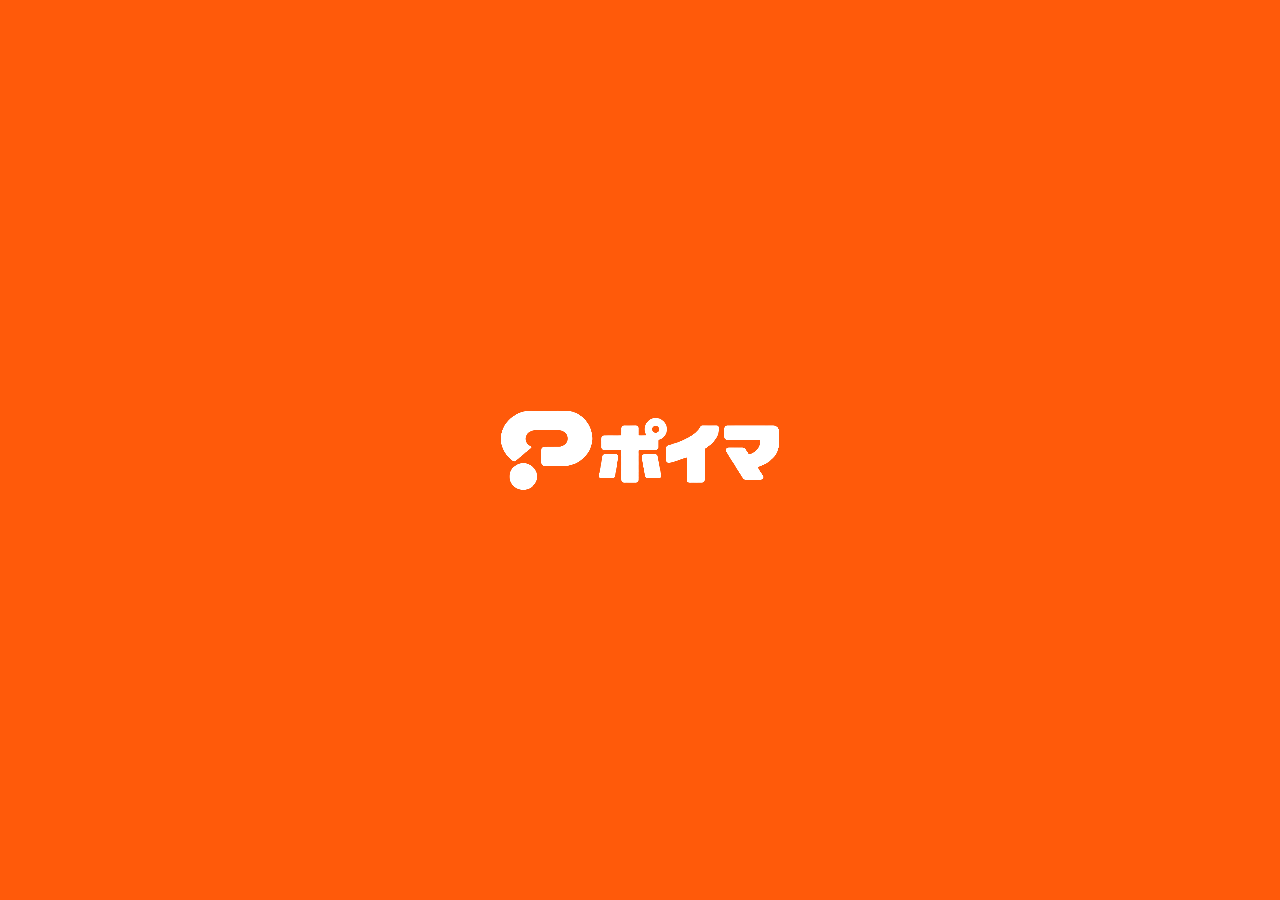
==== commit a8fcd15f: "Show the full logo without cropping on holding pages" ====
--- a/index.html
+++ b/index.html
@@ -11,8 +11,8 @@
     html { background: #ff5a0a; }
     body { margin: 0; }
     main { min-height: 100vh; min-height: 100dvh; display: grid; place-items: center; }
-    .logo { position: relative; width: min(56vw, 280px); aspect-ratio: 3.5; overflow: hidden; }
-    .logo img { position: absolute; display: block; width: 169%; max-width: none; height: auto; left: -34%; top: -49%; filter: grayscale(1) invert(1) brightness(3) contrast(2); mix-blend-mode: screen; }
+    .logo { width: min(94vw, 470px); }
+    .logo img { display: block; width: 100%; height: auto; filter: grayscale(1) invert(1) brightness(3) contrast(2); mix-blend-mode: screen; }
   </style>
 </head>
 <body>
